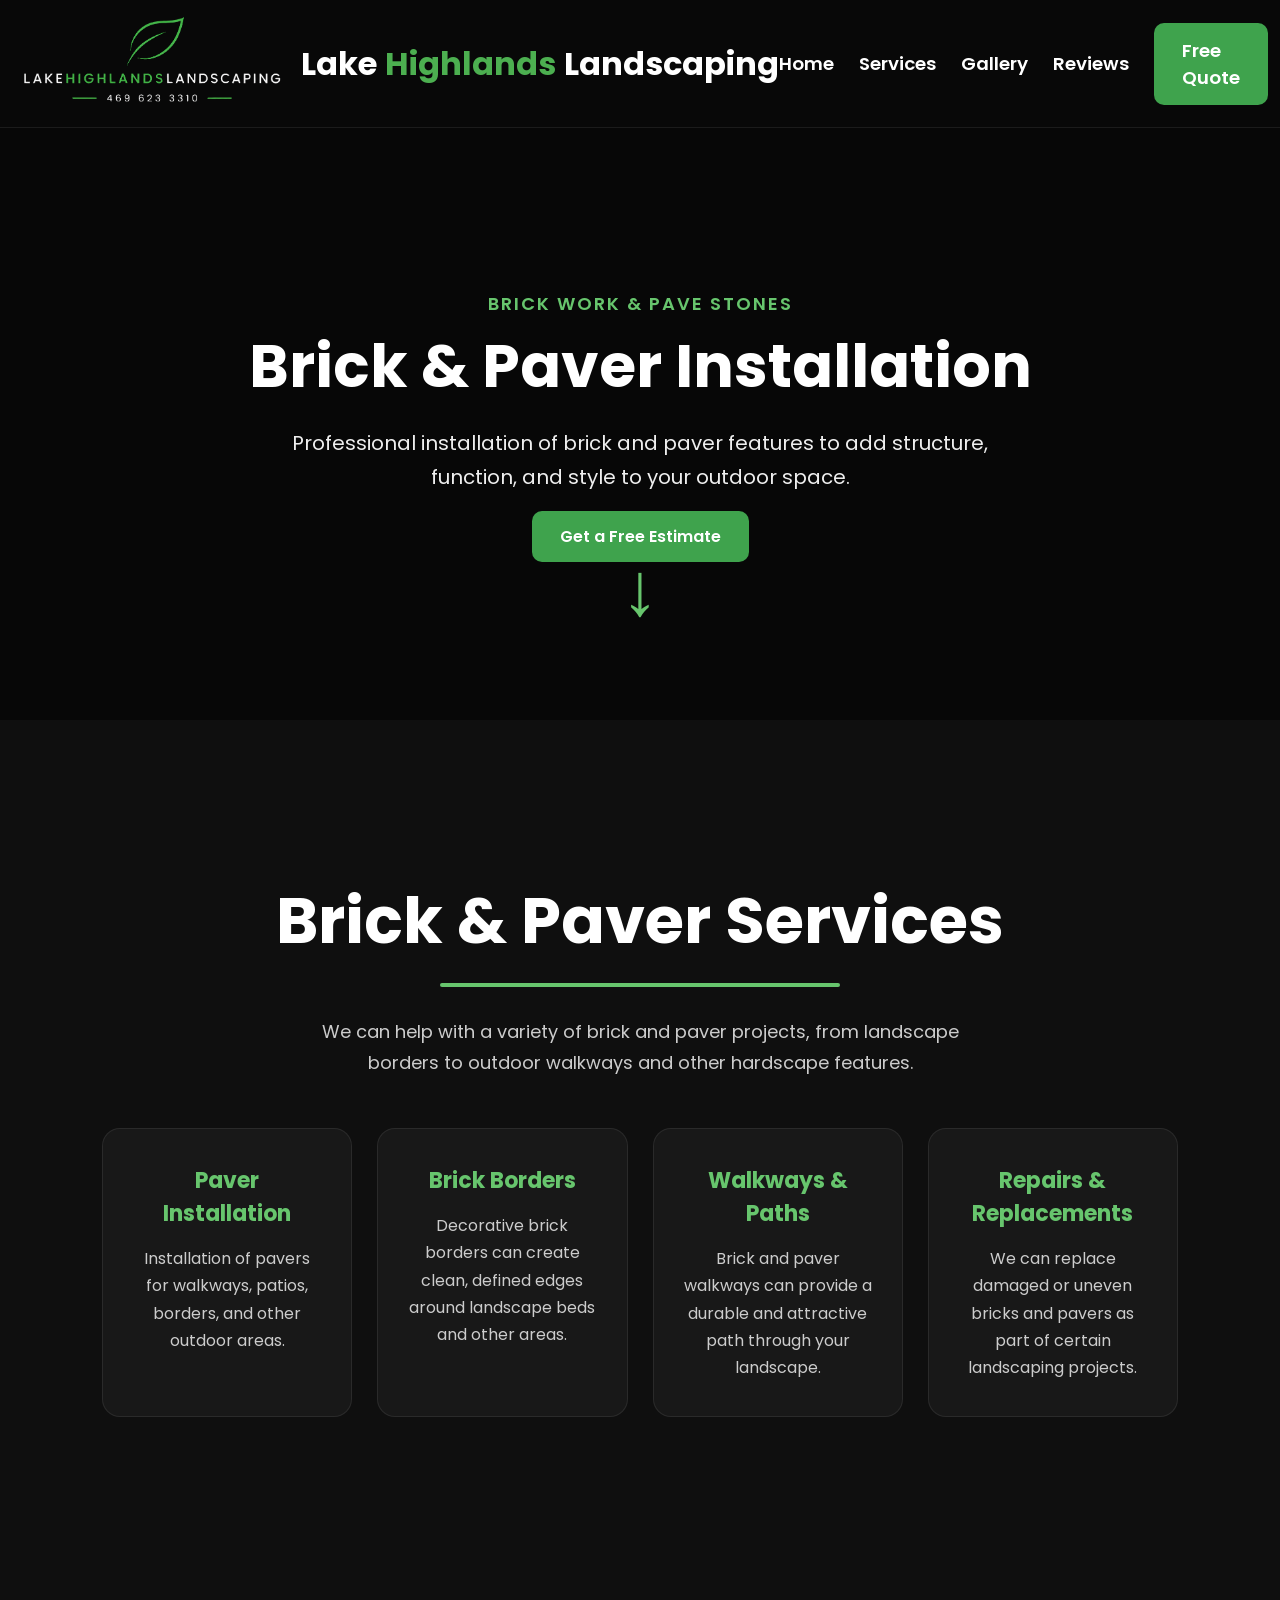
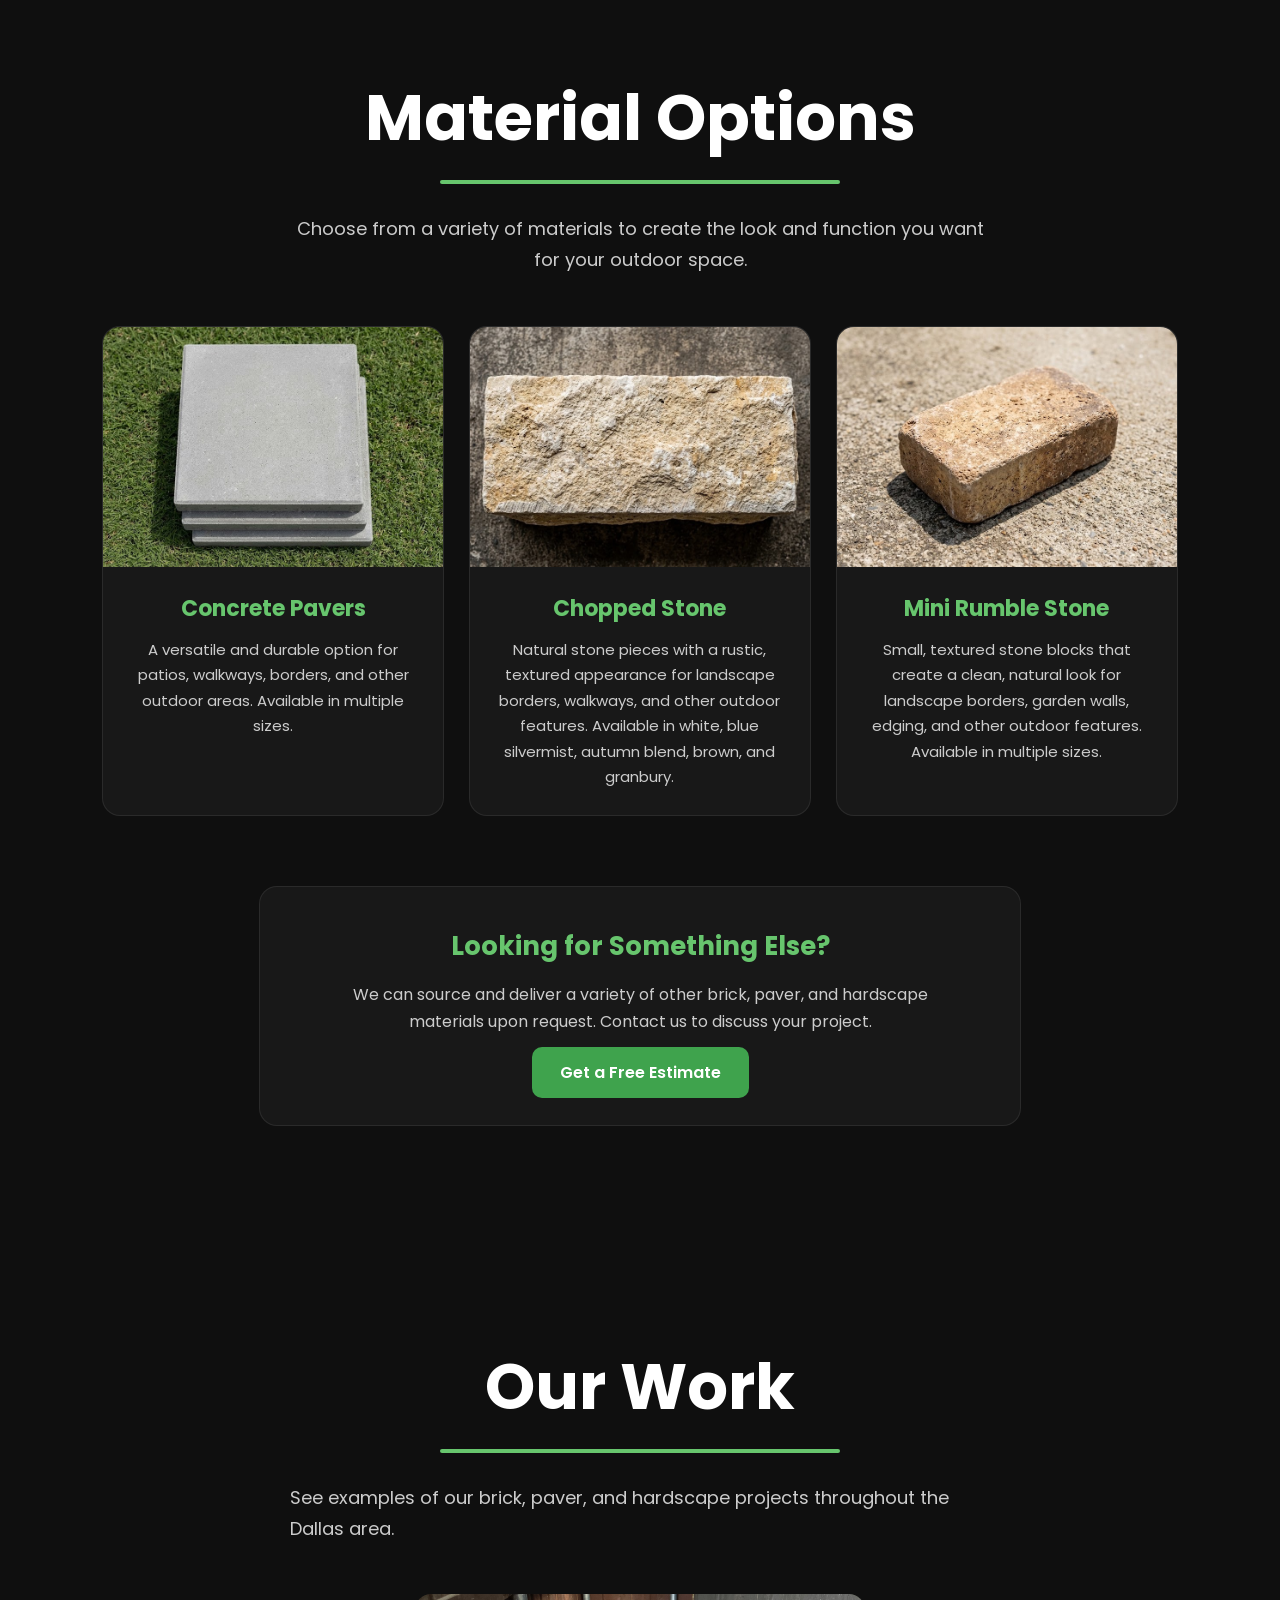
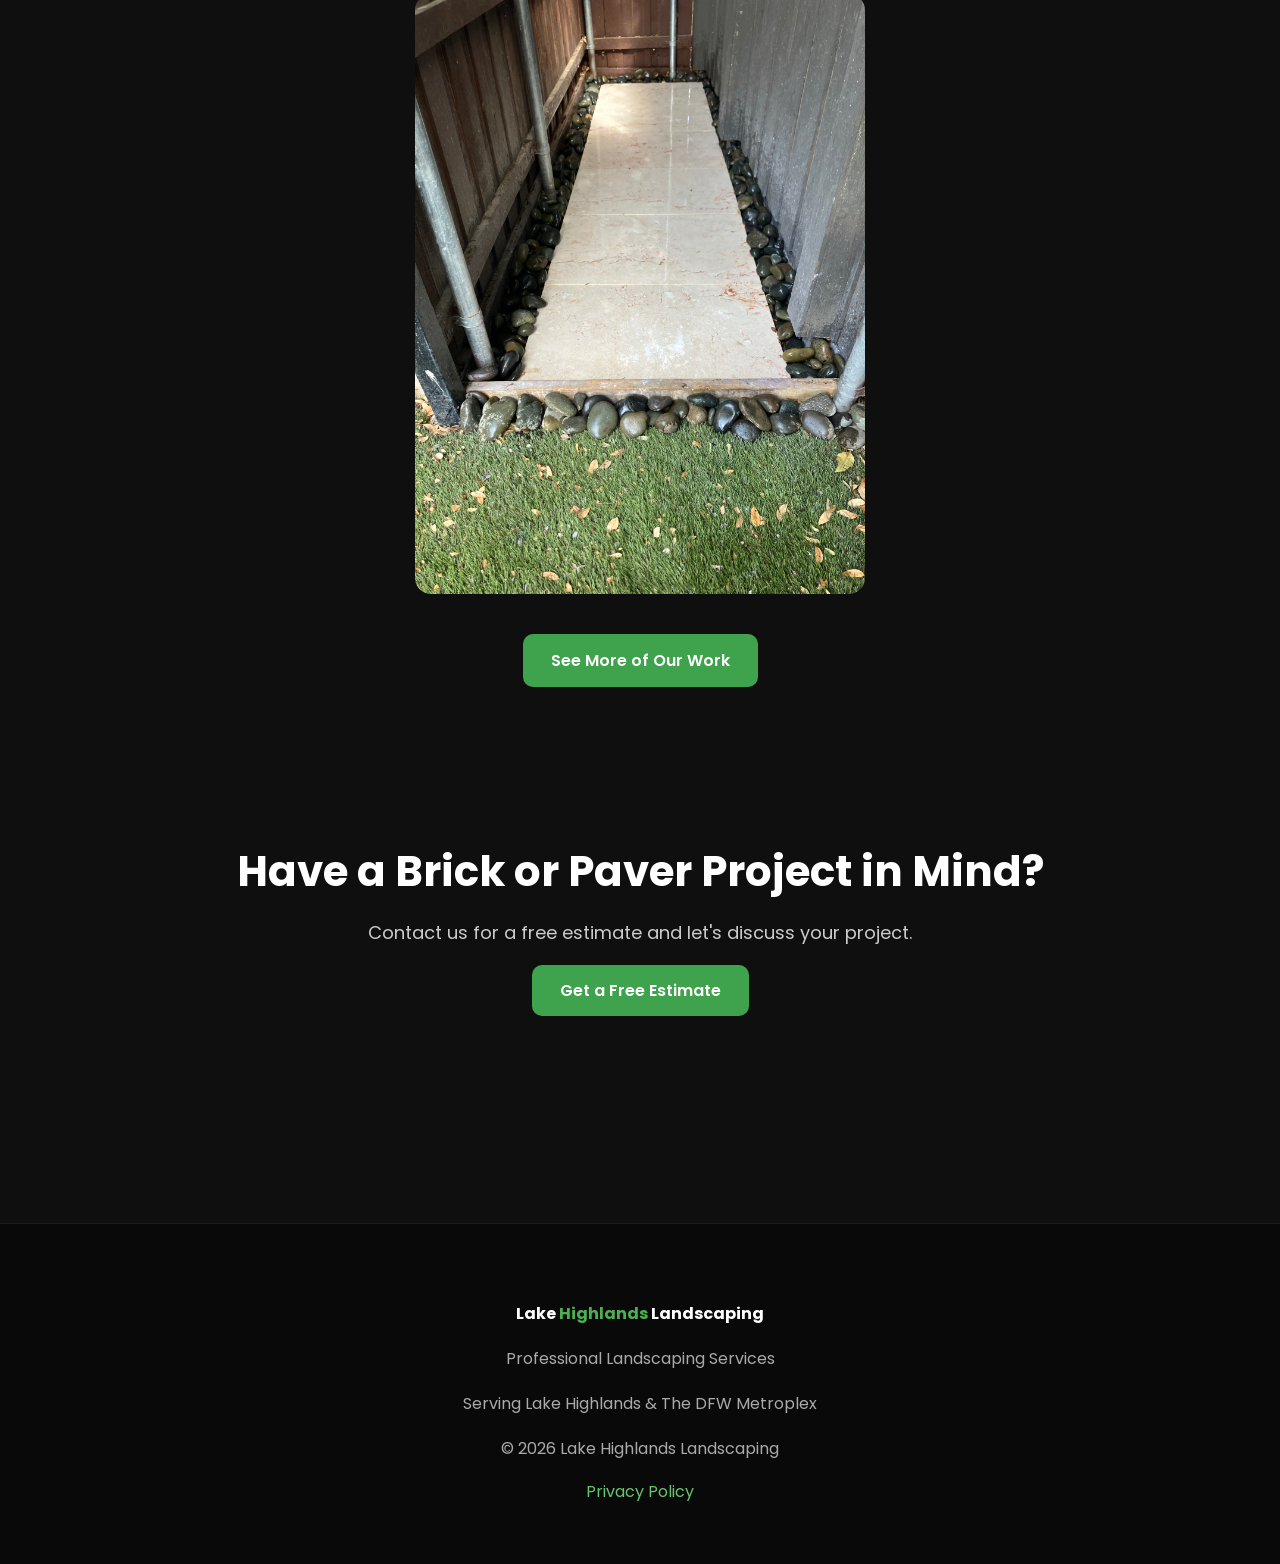
==== brick-pave-stones/index.html @ 3f647d19 "4 pages!" ====
<!DOCTYPE html>
<html lang="en">

<head>

<!-- Google tag (gtag.js) -->
<script async src="https://www.googletagmanager.com/gtag/js?id=G-0TE8C3ZVD0"></script>
<script>
  window.dataLayer = window.dataLayer || [];
  function gtag(){dataLayer.push(arguments);}

  gtag('js', new Date());
  gtag('config', 'G-0TE8C3ZVD0');
</script>

<meta charset="UTF-8">
<meta name="viewport" content="width=device-width, initial-scale=1.0">

<title>Brick Work & Pave Stones in Dallas | Lake Highlands Landscaping</title>

<meta name="description" content="Brick work and paver installation in Lake Highlands and surrounding DFW areas. Walkways, patios, borders, repairs, and other hardscaping services. Free estimates.">

<link rel="preconnect" href="https://fonts.googleapis.com">
<link rel="preconnect" href="https://fonts.gstatic.com" crossorigin>

<link href="https://fonts.googleapis.com/css2?family=Poppins:wght@300;400;500;600;700&display=swap" rel="stylesheet">

<link rel="icon" type="image/jpeg" href="../images/squarelogo.jpg">

<link rel="stylesheet" href="../style.css">

</head>

<body>

<header class="navbar">

    <a href="../index.html" class="logo-link">
        <img src="../images/logo2.png" alt="Lake Highlands Landscaping Logo" class="logo">
    </a>

    <a href="../index.html" class="site-title">
        Lake <span class="highlight">Highlands</span> Landscaping
    </a>

    <button class="menu-toggle">
        ☰
    </button>

    <nav class="nav-menu">

        <a href="../index.html">Home</a>
        <a href="../index.html#services">Services</a>
        <a href="../gallery.html">Gallery</a>
        <a href="../reviews.html">Reviews</a>
        <a href="../index.html#quote" class="quote-btn">Free Quote</a>

    </nav>

</header>


<!-- HERO -->

<section class="brick-hero">

    <div class="brick-hero-overlay"></div>

    <div class="brick-hero-content">

        <p class="brick-label">
            BRICK WORK & PAVE STONES
        </p>

        <h1>
            Brick & Paver Installation
        </h1>

        <p>
            Professional installation of brick and paver features to add structure, function, and style to your outdoor space.
        </p>

        <a href="../index.html#quote" class="main-btn">
            Get a Free Estimate
        </a>

    </div>

    <a href="#brick-services" class="scroll-down">
        ↓
    </a>

</section>


<!-- SERVICES -->

<section id="brick-services" class="brick-services">

    <h2 class="section-title">
        Brick & Paver Services
    </h2>

    <p class="brick-section-intro">
        We can help with a variety of brick and paver projects, from landscape borders to outdoor walkways and other hardscape features.
    </p>


    <div class="brick-services-grid">


        <div class="brick-card">

            <h3>
                Paver Installation
            </h3>

            <p>
                Installation of pavers for walkways, patios, borders, and other outdoor areas.
            </p>

        </div>


        <div class="brick-card">

            <h3>
                Brick Borders
            </h3>

            <p>
                Decorative brick borders can create clean, defined edges around landscape beds and other areas.
            </p>

        </div>


        <div class="brick-card">

            <h3>
                Walkways & Paths
            </h3>

            <p>
                Brick and paver walkways can provide a durable and attractive path through your landscape.
            </p>

        </div>


        <div class="brick-card">

            <h3>
                Repairs & Replacements
            </h3>

            <p>
                We can replace damaged or uneven bricks and pavers as part of certain landscaping projects.
            </p>

        </div>


    </div>

</section>

<!-- MATERIALS -->

<section class="brick-materials">

    <h2 class="section-title">
        Material Options
    </h2>

    <p class="brick-section-intro">
        Choose from a variety of materials to create the look and function you want for your outdoor space.
    </p>


    <div class="brick-material-grid">


        <div class="brick-material-card">

            <img src="../images/greypaver.jpg" alt="Concrete Pavers">

            <div class="brick-material-content">

                <h3>
                    Concrete Pavers
                </h3>

                <p>
                    A versatile and durable option for patios, walkways, borders, and other outdoor areas.
                    Available in multiple sizes.
                </p>

            </div>

        </div>


        <div class="brick-material-card">

            <img src="../images/choppedstone.jpg" alt="Chopped Stone">

            <div class="brick-material-content">

                <h3>
                    Chopped Stone
                </h3>

                <p>
                    Natural stone pieces with a rustic, textured appearance for landscape borders, walkways, and other outdoor features.
                    Available in white, blue silvermist, autumn blend, brown, and granbury. <p>
            </div>

        </div>


        <div class="brick-material-card">

            <img src="../images/minirumblestone.jpg" alt="Natural Rumble Stone">

            <div class="brick-material-content">

                <h3>
                    Mini Rumble Stone
                </h3>

                <p>
                    Small, textured stone blocks that create a clean, natural look for landscape borders, garden walls, edging, and other outdoor features. Available in multiple sizes.                </p>

            </div>

        </div>


    </div>


    <div class="brick-more-materials">

        <h3>
            Looking for Something Else?
        </h3>

        <p>
            We can source and deliver a variety of other brick, paver, and hardscape materials upon request. Contact us to discuss your project.
        </p>

        <a href="../index.html#quote" class="main-btn">
            Get a Free Estimate
        </a>

    </div>

</section>


<!-- OUR WORK -->

<section class="brick-work">

    <h2 class="section-title">
        Our Work
    </h2>

    <p class="brick-section-intro">
        See examples of our brick, paver, and hardscape projects throughout the Dallas area.
    </p>


    <div class="brick-work-grid">

        <img src="../images/mariastoneaf.jpeg" alt="Brick and paver landscaping project">

    </div>


    <a href="../gallery.html" class="main-btn brick-gallery-btn">
        See More of Our Work
    </a>

</section>


<!-- CTA -->

<section class="brick-cta">

    <h2>
        Have a Brick or Paver Project in Mind?
    </h2>

    <p>
        Contact us for a free estimate and let's discuss your project.
    </p>

    <a href="../index.html#quote" class="main-btn">
        Get a Free Estimate
    </a>

</section>


<!-- FOOTER -->

<footer>

<p class="footer-title">
    Lake <span class="highlight">Highlands</span> Landscaping
</p>

<p>
Professional Landscaping Services
</p>

<p>
Serving Lake Highlands & The DFW Metroplex
</p>

<p>
© 2026 Lake Highlands Landscaping
</p>

<a href="../privacy.html">
    Privacy Policy
</a>

</footer>


<script src="../script.js"></script>

</body>

</html>
---- style.css ----
:root{

--brand-green:#67c56d;

}

body{

    margin:0;

    font-family:'Poppins',sans-serif;

    background:#0f0f0f;

    color:white;

    overflow-x:hidden;

}



header{

display:flex;

align-items:center;

justify-content:space-between;

padding:18px 7%;

background:rgba(10,10,10,.75);

backdrop-filter:blur(12px);

border-bottom:1px solid rgba(255,255,255,.08);

position:fixed;

top:0;

left:0;

width:100%;

box-sizing:border-box;

z-index:1000;

}



.logo{

font-size:24px;
font-weight:bold;

}



nav a{

color:white;

text-decoration:none;

margin:0 15px;

font-weight:500;

transition:.3s;

}

nav a:hover{

color:var(--brand-green);

}



nav{

margin-left:auto;

margin-right:30px;

display:flex;

gap:25px;

}

nav{

display:flex;

align-items:center;

gap:25px;

}



.quote-btn,
.main-btn,
form button{

background:#3FA34D;

color:white;

padding:14px 28px;

border-radius:10px;

text-decoration:none;

font-weight:600;

transition:.3s;

border:none;

cursor:pointer;

}

.quote-btn:hover,
.main-btn:hover{

background:#57c466;

transform:translateY(-2px);

}


.hero{

height:90vh;

display:flex;

align-items:center;

justify-content:center;

padding:0 8%;

background:#0f0f0f;

text-align:center;

}


.hero-text h1{

font-size:64px;

line-height:1.15;

font-weight:700;

color:white;

margin-bottom:25px;

}


.hero-text p{

font-size:20px;

line-height:1.7;

color:#ddd;

max-width:750px;

margin:15px auto;

}


.business-tag{

font-size:20px !important;

color:#ddd !important;

font-weight:400;

}


.hero h1{

font-size:72px;

line-height:1.1;

margin-bottom:20px;

max-width:700px;

}



.hero p{

max-width:700px;

margin-left:auto;

margin-right:auto;

}


section{

padding:60px 8%;

}




.cards{

display:flex;
gap:20px;

}




.cards div,
.service-card{

padding:25px;
border-radius:12px;
box-shadow:0 5px 20px #ddd;

}




.service-card{

margin:20px 0;
cursor:pointer;

}




#service-info{

padding:25px;
background:#eee;

}




.gallery{

display:grid;
grid-template-columns:repeat(2,1fr);
gap:20px;

}




.gallery img{

width:100%;
border-radius:12px;

}




form{

display:flex;
flex-direction:column;
gap:15px;

}



input,
textarea,
select{

padding:15px;
font-size:16px;

}




footer{

margin-top:120px;

padding:60px 20px;

background:#090909;

text-align:center;

border-top:1px solid rgba(255,255,255,.08);

}

footer h3{

color:#67c56d;

margin-bottom:10px;

}

footer p{

color:#aaa;

line-height:1.8;

}







@media(max-width:900px){


header{

flex-direction:column;
gap:15px;

}


nav{

display:none;

}



.hero h1{

font-size:35px;

}



.cards{

flex-direction:column;

}



.gallery{

grid-template-columns:1fr;

}





.nav-menu{
    display:none;
}

.nav-menu.show{
    display:flex;
    position:absolute;
    top:75px;
    right:15px;
    flex-direction:column;
    background:#181818;
    padding:20px;
    border-radius:15px;
    gap:15px;
    width:180px;
}


}


.project{

margin-bottom:60px;

}

.project h3{

text-align:center;
margin-bottom:20px;
font-size:28px;

}

.gallery{

display:grid;
grid-template-columns:1fr 1fr;
gap:20px;

}



.gallery-item img {
    width: 100%;
    height: auto;
    display: block;
}



.section-title{

text-align:center;

font-size:64px;

margin-bottom:50px;

}



.accordion{

max-width:900px;

margin:auto;

}



.service{

background:#181818;

border-radius:18px;

margin-bottom:22px;

overflow:hidden;

border:1px solid rgba(255,255,255,.08);

}



.accordion-btn{

width:100%;

padding:28px;

font-size:26px;

background:none;

color:white;

border:none;

text-align:left;

cursor:pointer;

font-weight:600;

}



.accordion-btn:hover{

background:#222;

}



.accordion-content{

max-height:0;

overflow:hidden;

transition:max-height .45s ease;

padding:0 30px;

}

.accordion-content.open{

padding:30px;

}


.accordion-content p{

font-size:18px;

line-height:1.8;

color:#ddd;

}



@keyframes fade{

from{

opacity:0;

transform:translateY(-8px);

}

to{

opacity:1;

transform:translateY(0);

}

}



.gallery-grid{

display:grid;

grid-template-columns:repeat(2,1fr);

gap:25px;

max-width:1000px;

margin:auto;

}



.gallery-grid img {
    width: 100%;
    height: auto;
    border-radius: 12px;
    display: block;
}



.gallery-grid {
    display: grid;
    grid-template-columns: repeat(2, 1fr);
    gap: 20px;
}



.gallery-text{

text-align:center;

color:#ccc;

font-size:18px;

margin-bottom:40px;

}



#gallery-page{

padding-top:140px;

min-height:100vh;

}



.logo{

text-decoration:none;

color:white;

font-size:24px;

font-weight:700;

}



.about-box{

max-width:800px;

margin:auto;

background:#181818;

padding:40px;

border-radius:18px;

border:1px solid rgba(255,255,255,.08);

}


.about-box p{

font-size:18px;

line-height:1.8;

color:#ddd;

margin-bottom:20px;

}



.business-tag{

margin-top:15px;

font-size:18px;

color:#aaa;

}



.scroll{

margin-top:50px;

color:var(--brand-green);

font-weight:500;

animation:float 2s infinite;

}



@keyframes float{

0%{

transform:translateY(0);

}


50%{

transform:translateY(8px);

}


100%{

transform:translateY(0);

}

}



.center-section{

text-align:center;

max-width:900px;

margin:auto;

padding:80px 20px;

}



.quote-btn{

background:#3FA34D;

color:white;

padding:14px 28px;

border-radius:10px;

text-decoration:none;

font-weight:600;

transition:.3s;

}


.quote-btn:hover{

background:#57c466;

transform:translateY(-2px);

}



.quote-sub{

text-align:center;

color:#ccc;

font-size:18px;

margin-bottom:40px;

}



.quote-form{

max-width:600px;

margin:auto;

display:flex;

flex-direction:column;

gap:18px;

}



.quote-form input,
.quote-form select,
.quote-form textarea{

background:#181818;

border:1px solid rgba(255,255,255,.15);

border-radius:10px;

padding:15px;

font-size:16px;

color:white;

font-family:'Poppins',sans-serif;

}



.quote-form textarea{

resize:none;

}



.quote-form button{

align-self:center;

width:200px;

}



#reviews-page{

padding-top:140px;

max-width:900px;

margin:auto;

padding-left:20px;

padding-right:20px;

}

.reviews-intro{

text-align:center;

color:#ccc;

font-size:18px;

margin-bottom:50px;

}

.review-card{

background:#181818;

border:1px solid rgba(255,255,255,.08);

border-radius:18px;

padding:30px;

margin-bottom:30px;

box-shadow:0 10px 25px rgba(0,0,0,.25);

}

.review-card h3{

color:var(--brand-green);

margin-bottom:15px;

}

.review-card p{

line-height:1.8;

color:#ddd;

font-size:18px;

}

.review-card span{

display:block;

margin-top:20px;

color:#999;

font-style:italic;

}



.contact-grid{

display:grid;

grid-template-columns:repeat(auto-fit,minmax(220px,1fr));

gap:30px;

max-width:900px;

margin:auto;

text-align:center;

}


.contact-grid div{

background:#181818;

padding:30px;

border-radius:15px;

border:1px solid rgba(255,255,255,.08);

transition:.3s;

}


.contact-grid div:hover{

transform:translateY(-8px);

box-shadow:0 20px 40px rgba(0,0,0,.35);

}



.contact-grid p{

color:#ddd;

overflow-wrap:break-word;

word-break:break-word;

}


.why-grid{

display:grid;

grid-template-columns:repeat(auto-fit,minmax(220px,1fr));

gap:25px;

max-width:1000px;

margin:auto;

}

.why-card{

background:#181818;

padding:30px;

border-radius:15px;

border:1px solid rgba(255,255,255,.08);

transition:.3s;

}

.why-card:hover{

transform:translateY(-8px);

box-shadow:0 20px 40px rgba(0,0,0,.35);

}

.why-card h3{

color:#67c56d;

}


.contact-grid a{

color:#ddd;

text-decoration:none;

}

.contact-grid a:hover{

color:var(--brand-green);

}



.contact-grid h3{

color:var(--brand-green);

font-size:24px;

margin-bottom:15px;

}



.contact-grid a{

color:#ddd;

text-decoration:none;

transition:.3s;

}

.contact-grid a:hover{

color:var(--brand-green);

}



.section-title::after{

content:"";

display:block;

width:400px;

height:4px;

background:var(--brand-green);

margin:15px auto 0;

border-radius:999px;

}



/* ---------- Scroll Animations ---------- */

.fade-in{

opacity:0;

transform:translateY(40px);

transition:
opacity .8s ease,
transform .8s ease;

}

.fade-in.show{

opacity:1;

transform:translateY(0);

}



@media(max-width:768px){

.hero h1{

font-size:42px;

}

nav{

gap:15px;

}

.gallery-grid{

grid-template-columns:1fr;

}

.why-grid{

grid-template-columns:1fr;

}

.contact-grid{

grid-template-columns:1fr;

}

header{

padding:15px;

}

}



.navbar {
  display: flex;
  align-items: center;
  padding: 10px 20px;
}


.logo {
  height: 100px; /* was 70px */
  width: auto;
}


nav a {
    font-size: 1.15rem;      /* Try 1.2rem or 1.25rem if you want them larger */
    font-weight: 600;
    text-decoration: none;
    margin-left: 32px;
}



.site-title {
    display: flex;
    align-items: center;
    margin: 0;
    text-decoration: none;
    font-size: 2rem;
    font-weight: 700;
    color: #1b4332;
}



.site-title {
    display: flex;
    align-items: center;
    gap: 8px;              /* spacing between words */
    text-decoration: none;
    font-size: 2rem;
    font-weight: 700;
    color: white;
}

.highlight {
    color: #4CAF50; /* Change this to match your logo exactly */
}



.footer-title {
    color: white;
    text-decoration: none;
    font-weight: 700;
}

.footer-title .highlight {
    color: #4CAF50; /* Replace with your logo's exact green */
}


@media (max-width: 900px){

header{
    padding:10px 15px;
}

.logo{
    height:75px; /* Was 60px */
}

.site-title{
    font-size:1.3rem;
    text-align:center;
}

nav{
    display:flex;
    flex-wrap:wrap;
    justify-content:center;
    gap:10px;
    margin:0;
}

nav a{
    font-size:.9rem;
    margin:0;
}

.quote-btn{
    padding:10px 18px;
}

}

@media(max-width:900px){

.section-title{
    font-size:38px;
}

.section-title::after{
    width:120px;
}

}

input,
textarea,
select,
button{
    box-sizing:border-box;
    max-width:100%;
}

@media(max-width:900px){

.gallery img{
    height:220px;
}

}

@media(max-width:900px){

.gallery img{
    height:220px;
}

}


nav a:active{
color:var(--brand-green);
}

nav a.active{
color:var(--brand-green);
}

.menu-toggle{
    display:none;
    background:none;
    border:none;
    color:white;
    font-size:32px;
    cursor:pointer;
}



.nav-menu{
    display:flex;
    align-items:center;
    gap:25px;
}

.nav-menu a{
    margin:0;
}


.hero{
    padding-top:140px;
}

@media(max-width:900px){

.site-title{
    display:none;
}

.logo{
    height:75px; /* Was 55px */
}

header{
    flex-direction:row;
    justify-content:space-between;
    padding:10px 15px;
}

}

.menu-toggle{
    display:none;
    background:none;
    border:none;
    color:white;
    font-size:32px;
    cursor:pointer;
}
  


@media(max-width:900px){

.menu-toggle{
    display:block;
}

}

@media(min-width:901px){

header{
    flex-direction:row;
}

.site-title{
    margin-right:auto;
}

nav{
    display:flex;
    align-items:center;
}

}

@media (min-width:701px){

header{
    display:flex;
    flex-direction:row;
    align-items:center;
    justify-content:space-between;
}

.site-title{
    display:flex;
    margin-left:15px;
}

nav{
    display:flex;
    align-items:center;
    gap:20px;
    margin-left:auto;
}

nav a{
    display:block;
}

.menu-toggle{
    display:none;
}

}


@media(max-width:900px){

    .nav-menu{
        display:none;
        position:absolute;
        top:75px;
        right:15px;
        flex-direction:column;
        background:#181818;
        padding:20px;
        border-radius:15px;
        gap:15px;
        width:180px;
    }


    .nav-menu.show{
        display:flex;
    }

}



@media(max-width:900px){

.contact-grid a{
    white-space:nowrap;
    font-size:14px;
}

}

section{
    scroll-margin-top:120px;
}

.checkbox-group{
    display:flex;
    align-items:flex-start;
    gap:10px;
    margin-top:18px;
    margin-bottom:20px;
    font-size:.95rem;
}

.checkbox-group input{
    margin-top:4px;
}

.checkbox-group a{
    color:#67c56d;
    text-decoration:none;
    font-weight:600;
}

.checkbox-group a:hover{
    text-decoration:underline;
}


footer a{
    color:#67c56d;
    text-decoration:none;
}

footer a:hover{
    color:#67c56d;
    text-decoration:underline;
}

.back-home{
    display:inline-block;
    margin-top:35px;
    padding:12px 24px;
    background:#67c56d;
    color:white !important;
    border-radius:8px;
    text-decoration:none;
    font-weight:600;
}

.back-home:hover{
    color:white !important;
    text-decoration:none;
}

@media(max-width:700px){
    .container{
        margin:120px 20px 40px;
        padding:25px;
    }
}

.privacy-page{
    padding-top:120px;
}

@media(max-width:900px){
    .privacy-page{
        padding-top:180px;
    }
}


.custom-select {
    position: relative;
    width: 100%;
}

.select-box {
    background: #181818;
    border: 1px solid rgba(255,255,255,.15);
    border-radius: 10px;
    padding: 15px;
    color: white;
    font-family: 'Poppins', sans-serif;
    font-size: 16px;
    cursor: pointer;
    display: flex;
    justify-content: space-between;
    align-items: center;
    box-sizing: border-box;
}

.select-options {
    display: none;
    position: absolute;
    left: 0;
    top: calc(100% + 5px);
    width: 100%;
    background: #181818;
    border: 1px solid rgba(255,255,255,.15);
    border-radius: 10px;
    max-height: 300px;
    overflow-y: auto;
    z-index: 1000;
    box-sizing: border-box;
}

.custom-select.open .select-options {
    display: block;
}

.select-options label {
    display: block;
    padding: 12px 15px;
    color: white;
    cursor: pointer;
}

.select-options label:hover {
    background: #222;
}

.select-options input {
    margin-right: 10px;
}

@media (max-width: 900px) {
    .main-btn {
        position: relative;
        z-index: 10;
        pointer-events: auto;
    }
}

    .main-btn {
        position: relative;
        z-index: 10;
    }

 @media (max-width: 900px) {
    .hero {
        height: auto;
        min-height: 90vh;
        padding: 100px 8% 80px;
        box-sizing: border-box;
        align-items: flex-start;
    }
}


.reviews {
    width: 100%;
    box-sizing: border-box;
    text-align: center;
    margin: 0 auto 40px;
    padding: 0 20px;
}

.reviews h1 {
    text-align: center;
    margin: 0 auto;
}

.google-reviews-btn {
    display: inline-block;
    margin-top: 20px;
    color: #67c56d;
    text-decoration: none;
    font-weight: 600;
}

.google-reviews-btn:hover {
    color: #67c56d;
    text-decoration: underline;
}

.accordion-btn{
    display:block;
    text-decoration:none;
    box-sizing:border-box;
}




/* ---------- Lawn Care Hero ---------- */

.lawncare-hero {
    position: relative;
    min-height: 100vh;

    display: flex;
    align-items: center;
    justify-content: center;

    background-image: url("images/yardafwide.jpeg");
    background-size: cover;
    background-position: center;
    background-repeat: no-repeat;

    text-align: center;

    margin: 0;
    padding: 180px 8% 80px;

    box-sizing: border-box;
}


.lawncare-hero-overlay {
    position: absolute;
    inset: 0;

    background: rgba(0,0,0,.55);

    z-index: 1;
}


.lawncare-hero-content {
    position: relative;
    z-index: 2;

    max-width: 850px;
}


.lawncare-label {
    color: #67c56d;

    font-size: 18px;
    font-weight: 600;

    letter-spacing: 2px;

    margin-bottom: 15px;
}


.lawncare-hero h1 {
    font-size: 64px;
    line-height: 1.15;

    margin: 0 0 25px;

    color: white;
}


.lawncare-hero p:not(.lawncare-label) {
    color: #eee;

    font-size: 20px;
    line-height: 1.7;

    max-width: 700px;

    margin: 0 auto 30px;
}


/* ---------- Mobile ---------- */

@media(max-width:900px) {

    .lawncare-hero {
        min-height: 80vh;

        padding: 120px 25px 80px;

        background-position: center;
    }

    .lawncare-hero h1 {
        font-size: 42px;
    }

    .lawncare-hero p:not(.lawncare-label) {
        font-size: 17px;
    }

}

/* ---------- Lawn Care Included Section ---------- */

.lawncare-included{

    padding:100px 8%;

    text-align:center;

    background:#0f0f0f;

}


.lawncare-section-intro{

    max-width:700px;

    margin:-20px auto 50px;

    color:#ccc;

    font-size:18px;

    line-height:1.7;

}


.lawncare-services{

    max-width:1100px;

    margin:auto;

    display:grid;

    grid-template-columns:repeat(4,1fr);

    gap:25px;

}


.lawncare-card{

    background:#181818;

    border:1px solid rgba(255,255,255,.08);

    border-radius:18px;

    padding:35px 25px;

    transition:.3s;

}


.lawncare-card:hover{

    transform:translateY(-8px);

    box-shadow:0 20px 40px rgba(0,0,0,.35);

}


.lawncare-card-icon{

    font-size:40px;

    margin-bottom:15px;

}


.lawncare-card h3{

    color:#67c56d;

    font-size:22px;

    margin:10px 0 15px;

}


.lawncare-card p{

    color:#ccc;

    font-size:16px;

    line-height:1.7;

    margin:0;

}


/* ---------- Mobile ---------- */

@media(max-width:900px){

    .lawncare-services{

        grid-template-columns:1fr;

        max-width:500px;

    }

    .lawncare-included{

        padding:80px 20px;

    }

}

.lawncare-price{
    color:#67c56d;
    font-size:18px;
    font-weight:500;
    margin:-10px 0 25px;
}

.lawncare-price strong{
    font-weight:700;
}

.scroll-down {
    position:absolute;
    left:50%;
    bottom:75px;

    transform:translateX(-50%);

    color:#67c56d;
    font-size:75px;
    text-decoration:none;

    z-index:10;

    animation:bounce 1.8s infinite;
}

@keyframes bounce {

    0%, 20%, 50%, 80%, 100% {
        transform:translateX(-50%) translateY(0);
    }

    40% {
        transform:translateX(-50%) translateY(-10px);
    }

    60% {
        transform:translateX(-50%) translateY(-5px);
    }

}

html {
    scroll-behavior: smooth;
}

/* ---------- Lawn Care Work ---------- */

.lawncare-work-grid {
    max-width:900px;
    margin:0 auto 40px;

    display:grid;
    grid-template-columns:repeat(2, 1fr);
    gap:30px;
    justify-content:center;
}

.lawncare-work-grid img {
    width:100%;
    height:350px;

    object-fit:cover;

    border-radius:16px;

    display:block;
}


@media(max-width:900px) {

    .lawncare-work {
        padding:80px 20px;
    }

    .lawncare-work-grid {
        grid-template-columns:1fr;
        max-width:500px;
    }

    .lawncare-work-grid img {
        height:auto;
    }

}

.lawncare-work {
    padding:100px 8%;
    text-align:center;
    background:#111;
}

/* ---------- Lawn Care Service Areas ---------- */

.lawncare-areas {
    padding:100px 8%;
    text-align:center;
    background:#0f0f0f;
}

.lawncare-area-list {
    max-width:900px;
    margin:40px auto 0;

    display:flex;
    flex-wrap:wrap;
    justify-content:center;
    gap:15px;
}

.lawncare-area-list span {
    background:#181818;
    border:1px solid rgba(103,197,109,.3);
    border-radius:999px;
    padding:12px 22px;
    color:#67c56d;
    font-size:16px;
}

/* ---------- Lawn Care FAQ ---------- */

.lawncare-faq {
    padding:100px 8%;
    background:#111;
}

.faq-list {
    max-width:900px;
    margin:auto;
}

.faq-item {
    background:#181818;

    border:1px solid rgba(255,255,255,.08);

    border-radius:14px;

    margin-bottom:15px;

    overflow:hidden;
}

.faq-question {
    width:100%;

    padding:24px 25px;

    background:none;
    border:none;

    color:white;

    font-family:'Poppins',sans-serif;

    font-size:18px;
    font-weight:600;

    text-align:left;

    cursor:pointer;

    display:flex;
    justify-content:space-between;
    align-items:center;
}

.faq-question span {
    color:#67c56d;
    font-size:28px;
    font-weight:400;

    transition:.3s;
}

.faq-answer {
    max-height:0;

    overflow:hidden;

    transition:max-height .4s ease;
}

.faq-answer p {
    padding:0 25px 25px;

    margin:0;

    color:#ccc;

    font-size:16px;
    line-height:1.7;
}

.faq-item:hover {
    transform: translateY(-4px);
    border-color: rgba(103,197,109,.25);
    box-shadow: 0 10px 25px rgba(0,0,0,.25);
}

@media (max-width:900px) {

    .scroll-down {
        bottom:15px;
        font-size:52px;
    }

}

@media(max-width:900px){

    .lawncare-hero .scroll-down {
        bottom:10px;
    }

}

/* ---------- Mulch, Gravel & Rock Hero ---------- */

.material-hero {
    position: relative;
    min-height: 100vh;

    display: flex;
    align-items: center;
    justify-content: center;

    background-image: url("images/mulch-gravel-rock-hero.jpg");
    background-size: cover;
    background-position: center;
    background-repeat: no-repeat;

    text-align: center;

    margin: 0;
    padding: 180px 8% 80px;

    box-sizing: border-box;
}


.material-hero-overlay {
    position: absolute;
    inset: 0;

    background: rgba(0,0,0,.55);

    z-index: 1;
}


.material-hero-content {
    position: relative;
    z-index: 2;

    max-width: 900px;
}


.material-label {
    color: #67c56d;

    font-size: 18px;
    font-weight: 600;

    letter-spacing: 2px;

    margin-bottom: 15px;
}


.material-hero h1 {
    font-size: 64px;
    line-height: 1.15;

    margin: 0 0 25px;

    color: white;
}


.material-hero p:not(.material-label) {
    color: #eee;

    font-size: 20px;
    line-height: 1.7;

    max-width: 750px;

    margin: 0 auto 30px;
}


/* ---------- Material Hero Mobile ---------- */

@media(max-width:900px) {

    .material-hero {
        min-height: 80vh;

        padding: 120px 25px 80px;

        background-position: center;
    }

    .material-hero h1 {
        font-size: 42px;
    }

    .material-hero p:not(.material-label) {
        font-size: 17px;
    }

}


/* ---------- Material Installation ---------- */

.material-installation {

    padding:100px 8%;

    text-align:center;

    background:#0f0f0f;

}


.material-section-intro {

    max-width:700px;

    margin:-20px auto 50px;

    color:#ccc;

    font-size:18px;

    line-height:1.7;

}


.material-installation-grid {

    max-width:1100px;

    margin:auto;

    display:grid;

    grid-template-columns:repeat(4,1fr);

    gap:25px;

}


.material-installation-card {

    background:#181818;

    border:1px solid rgba(255,255,255,.08);

    border-radius:18px;

    padding:35px 25px;

    transition:.3s;

}


.material-installation-card:hover {

    transform:translateY(-8px);

    box-shadow:0 20px 40px rgba(0,0,0,.35);

}


.material-card-icon {

    font-size:40px;

    margin-bottom:15px;

}


.material-installation-card h3 {

    color:#67c56d;

    font-size:22px;

    margin:10px 0 15px;

}


.material-installation-card p {

    color:#ccc;

    font-size:16px;

    line-height:1.7;

    margin:0;

}


/* ---------- Material Installation Mobile ---------- */

@media(max-width:900px) {

    .material-installation {

        padding:80px 20px;

    }

    .material-installation-grid {

        grid-template-columns:1fr;

        max-width:500px;

    }

}


/* ---------- Material Options ---------- */

.material-options {

    padding:100px 8%;

    background:#111;

}


.material-category {

    max-width:1100px;

    margin:0 auto 90px;

}


.material-category:last-child {

    margin-bottom:0;

}


.material-category-title {

    color:white;

    text-align:center;

    font-size:34px;

    margin:0 0 10px;

}


.material-category-intro {

    max-width:700px;

    margin:0 auto 40px;

    color:#ccc;

    font-size:17px;

    line-height:1.7;

    text-align:center;

}


.material-grid {

    display:grid;

    grid-template-columns:repeat(3,1fr);

    gap:25px;

}


.material-card {

    background:#181818;

    border:1px solid rgba(255,255,255,.08);

    border-radius:18px;

    overflow:hidden;

    transition:.3s;

}


.material-card:hover {

    transform:translateY(-7px);

    border-color:rgba(103,197,109,.25);

    box-shadow:0 15px 35px rgba(0,0,0,.3);

}


.material-card img {

    width:100%;

    height:240px;

    object-fit:cover;

    display:block;

}


.material-card-content {

    padding:25px;

}


.material-card h4 {

    color:#67c56d;

    font-size:21px;

    margin:0 0 10px;

}


.material-card p {

    color:#ccc;

    font-size:15px;

    line-height:1.7;

    margin:0;

}


/* ---------- Material Options Mobile ---------- */

@media(max-width:900px) {

    .material-options {

        padding:80px 20px;

    }

    .material-grid {

        grid-template-columns:1fr;

        max-width:500px;

        margin:auto;

    }

    .material-category {

        margin-bottom:70px;

    }

    .material-category-title {

        font-size:30px;

    }

    .material-card img {

        height:auto;

        max-height:300px;

    }

}


/* ---------- Material Work ---------- */

.material-work-grid {
    max-width:1100px;
    margin:0 auto 40px;

    display:grid;
    grid-template-columns:repeat(3, 1fr);

    gap:20px;
}


.material-work-grid img {
    width:100%;
    height:350px;

    object-fit:cover;

    border-radius:16px;

    display:block;
}


/* ---------- Material Work Mobile ---------- */

@media(max-width:900px) {

    .material-work {
        padding:80px 20px;
    }

    .material-work-grid {
        grid-template-columns:1fr;
        max-width:500px;
        gap:20px;
    }

    .material-work-grid img {
        height:auto;
    }

}

/* ---------- Material CTA ---------- */

.material-cta {

    padding:100px 8%;

    text-align:center;

    background:#111;

}


.material-cta h2 {

    color:white;

    font-size:42px;

    line-height:1.2;

    margin:0 0 20px;

}


.material-cta p {

    color:#ccc;

    font-size:18px;

    line-height:1.7;

    max-width:650px;

    margin:0 auto 30px;

}


/* ---------- Material CTA Mobile ---------- */

@media(max-width:900px) {

    .material-cta {

        padding:80px 20px;

    }

    .material-cta h2 {

        font-size:32px;

    }

}

.material-disclaimer {
    max-width: 700px;
    margin: -30px auto 55px;

    color: #ccc;

    font-size: 14px;
    line-height: 1.6;

    text-align: center;
}

.material-gallery-btn {
    display: block;
    width: fit-content;
    margin: 5px auto 0 !important;
}

 /* ---------- Sod Hero ---------- */

.sod-hero {
    position: relative;
    min-height: 100vh;

    display: flex;
    align-items: center;
    justify-content: center;

    background-image: url("images/sod-hero.jpg");
    background-size: cover;
    background-position: center;
    background-repeat: no-repeat;

    text-align: center;

    margin: 0;
    padding: 180px 8% 80px;

    box-sizing: border-box;
}


.sod-hero-overlay {
    position: absolute;
    inset: 0;

    background: rgba(0,0,0,.55);

    z-index: 1;
}


.sod-hero-content {
    position: relative;
    z-index: 2;

    max-width: 900px;
}


.sod-label {
    color: #67c56d;

    font-size: 18px;
    font-weight: 600;

    letter-spacing: 2px;

    margin-bottom: 15px;
}


.sod-hero h1 {
    font-size: 64px;
    line-height: 1.15;

    margin: 0 0 25px;

    color: white;
}


.sod-hero p:not(.sod-label) {
    color: #eee;

    font-size: 20px;
    line-height: 1.7;

    max-width: 750px;

    margin: 0 auto 30px;
}


/* ---------- Sod Hero Mobile ---------- */

@media(max-width:900px) {

    .sod-hero {
        min-height: 80vh;

        padding: 120px 25px 80px;

        background-position: center;
    }

    .sod-hero h1 {
        font-size: 42px;
    }

    .sod-hero p:not(.sod-label) {
        font-size: 17px;
    }

}


/* ---------- Sod Installation ---------- */

.sod-installation {

    padding:100px 8%;

    text-align:center;

    background:#0f0f0f;

}


.sod-section-intro {

    max-width:700px;

    margin:-20px auto 50px;

    color:#ccc;

    font-size:18px;

    line-height:1.7;

}


.sod-installation-grid {

    max-width:1100px;

    margin:auto;

    display:grid;

    grid-template-columns:repeat(4,1fr);

    gap:25px;

}


.sod-installation-card {

    background:#181818;

    border:1px solid rgba(255,255,255,.08);

    border-radius:18px;

    padding:35px 25px;

    transition:.3s;

}


.sod-installation-card:hover {

    transform:translateY(-8px);

    box-shadow:0 20px 40px rgba(0,0,0,.35);

}


.sod-card-icon {

    font-size:40px;

    margin-bottom:15px;

}


.sod-installation-card h3 {

    color:#67c56d;

    font-size:22px;

    margin:10px 0 15px;

}


.sod-installation-card p {

    color:#ccc;

    font-size:16px;

    line-height:1.7;

    margin:0;

}


/* ---------- Sod Installation Mobile ---------- */

@media(max-width:900px) {

    .sod-installation {

        padding:80px 20px;

    }

    .sod-installation-grid {

        grid-template-columns:1fr;

        max-width:500px;

    }

}


/* ---------- Sod Options ---------- */

.sod-options {

    padding:100px 8%;

    background:#111;

}


.sod-disclaimer {

    max-width:700px;

    margin:-30px auto 70px;

    color:#888;

    font-size:14px;

    line-height:1.6;

    text-align:center;

}


.sod-category {

    max-width:1100px;

    margin:0 auto 70px;

    display:grid;

    grid-template-columns:1fr 1fr;

    gap:50px;

    align-items:center;

}


.sod-category:last-child {

    margin-bottom:0;

}


.sod-category-image img {

    width:100%;

    height:350px;

    object-fit:cover;

    border-radius:18px;

    display:block;

}


.sod-category-content {

    padding:10px 0;

}


.sod-category-content h3 {

    color:#67c56d;

    font-size:32px;

    margin:0 0 20px;

}


.sod-category-content p {

    color:#ccc;

    font-size:17px;

    line-height:1.8;

    margin:0 0 18px;

}


.sod-category-content p:last-child {

    margin-bottom:0;

}


/* Alternate image/text layout */

.sod-category-reverse .sod-category-image {

    order:2;
}


.sod-category-reverse .sod-category-content {

    order:1;
}


/* ---------- Sod Options Mobile ---------- */

@media(max-width:900px) {

    .sod-options {

        padding:80px 20px;

    }

    .sod-category {

        grid-template-columns:1fr;

        gap:25px;

        max-width:500px;

        margin-bottom:60px;

    }

    .sod-category-reverse .sod-category-image {

        order:1;

    }

    .sod-category-reverse .sod-category-content {

        order:2;

    }

    .sod-category-image img {

        height:auto;

        max-height:350px;

    }

    .sod-category-content h3 {

        font-size:28px;

    }

}


.sod-work-grid {
    max-width:900px;
    margin:0 auto 40px;

    display:grid;
    grid-template-columns:repeat(2, 1fr);

    gap:30px;
}

.sod-work-grid img {
    width:100%;
    height:350px;

    object-fit:cover;

    border-radius:16px;

    display:block;
}


/* ---------- Sod Work Mobile ---------- */

@media(max-width:900px) {

    .sod-work {
        padding:80px 20px;
    }

    .sod-work-grid {
        grid-template-columns:1fr;
        max-width:500px;
    }

    .sod-work-grid img {
        height:auto;
    }

}


/* ---------- Sod CTA ---------- */

.sod-cta {

    padding:100px 8%;

    text-align:center;

    background:#111;

}


.sod-cta h2 {

    color:white;

    font-size:42px;

    line-height:1.2;

    margin:0 0 20px;

}


.sod-cta p {

    color:#ccc;

    font-size:18px;

    line-height:1.7;

    max-width:650px;

    margin:0 auto 30px;

}


/* ---------- Sod CTA Mobile ---------- */

@media(max-width:900px) {

    .sod-cta {

        padding:80px 20px;

    }

    .sod-cta h2 {

        font-size:32px;

    }

}

.sod-gallery-btn {
    display: block;
    width: fit-content;
    margin: 5px auto 0 !important;
}

.material-more {
    max-width:700px;
    margin:80px auto 0;

    padding:40px 30px;

    text-align:center;

    background:#181818;

    border:1px solid rgba(255,255,255,.08);

    border-radius:18px;
}


.material-more h3 {
    color:#67c56d;

    font-size:26px;

    margin:0 0 15px;
}


.material-more p {
    color:#ccc;

    font-size:16px;

    line-height:1.7;

    margin:0 auto 25px;

    max-width:600px;
}


@media(max-width:900px) {

    .material-more {
        margin-top:60px;

        padding:35px 20px;
    }

    .material-more h3 {
        font-size:23px;
    }

}

/* ---------- Brick & Paver Hero ---------- */

.brick-hero {
    position: relative;
    min-height: 80vh;

    display: flex;
    align-items: center;
    justify-content: center;

    background-image: url("images/brick-paver-hero.jpg");
    background-size: cover;
    background-position: center;
    background-repeat: no-repeat;

    text-align: center;

    margin: 0;
    padding: 180px 8% 80px;

    box-sizing: border-box;
}


.brick-hero-overlay {
    position: absolute;
    inset: 0;

    background: rgba(0,0,0,.55);

    z-index: 1;
}


.brick-hero-content {
    position: relative;
    z-index: 2;

    max-width: 850px;
}


.brick-label {
    color: #67c56d;

    font-size: 18px;
    font-weight: 600;

    letter-spacing: 2px;

    margin-bottom: 15px;
}


.brick-hero h1 {
    font-size: 60px;
    line-height: 1.15;

    margin: 0 0 25px;

    color: white;
}


.brick-hero p:not(.brick-label) {
    color: #eee;

    font-size: 20px;
    line-height: 1.7;

    max-width: 700px;

    margin: 0 auto 30px;
}


/* ---------- Brick Services ---------- */

.brick-services-grid {
    max-width:1100px;
    margin:auto;

    display:grid;
    grid-template-columns:repeat(4, 1fr);

    gap:25px;
}


/* ---------- Mobile ---------- */

@media(max-width:900px) {

    .brick-services-grid {
        grid-template-columns:1fr;
        max-width:500px;
    }

}

.brick-services {
    padding: 100px 8%;

    text-align: center;

    background: #0f0f0f;
}


.brick-section-intro {
    max-width: 700px;

    margin: -20px auto 50px;

    color: #ccc;

    font-size: 18px;
    line-height: 1.7;
}


.brick-card {
    background: #181818;

    border: 1px solid rgba(255,255,255,.08);

    border-radius: 18px;

    padding: 35px 30px;

    transition: .3s;
}


.brick-card:hover {
    transform: translateY(-7px);

    box-shadow: 0 20px 40px rgba(0,0,0,.35);
}


.brick-card h3 {
    color: #67c56d;

    font-size: 22px;

    margin: 0 0 15px;
}


.brick-card p {
    color: #ccc;

    font-size: 16px;

    line-height: 1.7;

    margin: 0;
}


/* ---------- Brick Work ---------- */

.brick-work-grid {
    width:100%;
    max-width:600px;
    margin:0 auto 40px;

    display:flex;
    justify-content:center;
}

.brick-work-grid img {
    width:100%;
    max-width:450px;
    height:auto;

    border-radius:16px;

    display:block;
}

/* ---------- Mobile ---------- */

@media(max-width:900px) {

    .brick-work {
        padding:80px 20px;
    }

    .brick-work-grid {
        grid-template-columns:1fr;
        max-width:500px;
        gap:20px;
    }

}

/* ---------- Brick CTA ---------- */

.brick-cta {
    padding: 100px 8%;

    text-align: center;

    background: #0f0f0f;
}


.brick-cta h2 {
    color: white;

    font-size: 42px;

    line-height: 1.2;

    margin: 0 0 20px;
}


.brick-cta p {
    color: #ccc;

    font-size: 18px;

    line-height: 1.7;

    max-width: 650px;

    margin: 0 auto 30px;
}


/* ---------- Mobile ---------- */

@media(max-width:900px) {

    .brick-hero {
        min-height: 80vh;

        padding: 120px 25px 80px;
    }


    .brick-hero h1 {
        font-size: 42px;
    }


    .brick-hero p:not(.brick-label) {
        font-size: 17px;
    }


    .brick-work {
        padding: 80px 20px;
    }


  .brick-work-grid {
    max-width:600px;
    margin:0 auto 40px;
}

.brick-work-grid img {
    width:100%;
    height:auto;

    border-radius:16px;

    display:block;
}

    .brick-cta {
        padding: 80px 20px;
    }


    .brick-cta h2 {
        font-size: 32px;
    }

}

.brick-gallery-btn {
    display: block;
    width: fit-content;
    margin: 5px auto 0 !important;
}

 /* ---------- Brick Materials ---------- */

.brick-materials {
    padding:100px 8%;

    text-align:center;

    background:#0f0f0f;
}


.brick-material-grid {
    max-width:1100px;

    margin:0 auto;

    display:grid;

    grid-template-columns:repeat(3, 1fr);

    gap:25px;
}


.brick-material-card {
    background:#181818;

    border:1px solid rgba(255,255,255,.08);

    border-radius:18px;

    overflow:hidden;

    transition:.3s;
}


.brick-material-card:hover {
    transform:translateY(-7px);

    border-color:rgba(103,197,109,.25);

    box-shadow:0 15px 35px rgba(0,0,0,.3);
}


.brick-material-card img {
    width:100%;

    height:240px;

    object-fit:cover;

    display:block;
}


.brick-material-content {
    padding:25px;
}


.brick-material-content h3 {
    color:#67c56d;

    font-size:22px;

    margin:0 0 12px;
}


.brick-material-content p {
    color:#ccc;

    font-size:15px;

    line-height:1.7;

    margin:0;
}


/* ---------- More Materials ---------- */

.brick-more-materials {
    max-width:700px;

    margin:70px auto 0;

    padding:40px 30px;

    background:#181818;

    border:1px solid rgba(255,255,255,.08);

    border-radius:18px;

    text-align:center;
}


.brick-more-materials h3 {
    color:#67c56d;

    font-size:26px;

    margin:0 0 15px;
}


.brick-more-materials p {
    color:#ccc;

    font-size:16px;

    line-height:1.7;

    max-width:600px;

    margin:0 auto 25px;
}


/* ---------- Brick Materials Mobile ---------- */

@media(max-width:900px) {

    .brick-materials {
        padding:80px 20px;
    }

    .brick-material-grid {
        grid-template-columns:1fr;

        max-width:500px;
    }

    .brick-material-card img {
        height:auto;

        max-height:300px;
    }

    .brick-more-materials {
        margin-top:60px;

        padding:35px 20px;
    }

    .brick-more-materials h3 {
        font-size:23px;
    }

}

/* ---------- Flower Bed Hero ---------- */

.flower-hero {
    position: relative;
    min-height: 80vh;

    display: flex;
    align-items: center;
    justify-content: center;

    background-image: url("images/hero1.jpeg");
    background-size: cover;
    background-position: center;
    background-repeat: no-repeat;

    text-align: center;

    margin: 0;
    padding: 180px 8% 80px;

    box-sizing: border-box;
}

.flower-hero-overlay {
    position: absolute;
    inset: 0;

    background: rgba(0,0,0,.55);

    z-index: 1;
}

.flower-hero-content {
    position: relative;
    z-index: 2;

    max-width: 850px;
}

.flower-label {
    color: #67c56d;

    font-size: 18px;
    font-weight: 600;

    letter-spacing: 2px;

    margin-bottom: 15px;
}

.flower-hero h1 {
    font-size: 60px;
    line-height: 1.15;

    margin: 0 0 25px;

    color: white;
}

.flower-hero p:not(.flower-label) {
    color: #eee;

    font-size: 20px;
    line-height: 1.7;

    max-width: 700px;

    margin: 0 auto 30px;
}


/* ---------- Flower Services ---------- */

.flower-services {
    padding: 100px 8%;

    text-align: center;

    background: #0f0f0f;
}

.flower-section-intro {
    max-width: 700px;

    margin: -20px auto 50px;

    color: #ccc;

    font-size: 18px;
    line-height: 1.7;
}

.flower-services-grid {
    max-width: 1100px;

    margin: auto;

    display: grid;

    grid-template-columns: repeat(4, 1fr);

    gap: 25px;
}

.flower-card {
    background: #181818;

    border: 1px solid rgba(255,255,255,.08);

    border-radius: 18px;

    padding: 35px 25px;

    transition: .3s;
}

.flower-card:hover {
    transform: translateY(-7px);

    box-shadow: 0 20px 40px rgba(0,0,0,.35);
}

.flower-card h3 {
    color: #67c56d;

    font-size: 22px;

    margin: 0 0 15px;
}

.flower-card p {
    color: #ccc;

    font-size: 16px;

    line-height: 1.7;

    margin: 0;
}


/* ---------- Plant Options ---------- */

.flower-options {
    padding: 100px 8%;

    text-align: center;

    background: #111;
}

.flower-options-grid {
    max-width: 1100px;

    margin: 0 auto;

    display: grid;

    grid-template-columns: repeat(3, 1fr);

    gap: 25px;
}

.flower-option-card {
    background: #181818;

    border: 1px solid rgba(255,255,255,.08);

    border-radius: 18px;

    overflow: hidden;

    transition: .3s;
}

.flower-option-card:hover {
    transform: translateY(-7px);

    border-color: rgba(103,197,109,.25);

    box-shadow: 0 15px 35px rgba(0,0,0,.3);
}

.flower-option-card img {
    width: 100%;

    height: 250px;

    object-fit: cover;

    display: block;
}

.flower-option-content {
    padding: 25px;
}

.flower-option-content h3 {
    color: #67c56d;

    font-size: 22px;

    margin: 0 0 12px;
}

.flower-option-content p {
    color: #ccc;

    font-size: 15px;

    line-height: 1.7;

    margin: 0;
}


/* ---------- More Plant Options ---------- */

.flower-more-options {
    max-width: 700px;

    margin: 70px auto 0;

    padding: 40px 30px;

    background: #181818;

    border: 1px solid rgba(255,255,255,.08);

    border-radius: 18px;

    text-align: center;
}

.flower-more-options h3 {
    color: #67c56d;

    font-size: 26px;

    margin: 0 0 15px;
}

.flower-more-options p {
    color: #ccc;

    font-size: 16px;

    line-height: 1.7;

    max-width: 600px;

    margin: 0 auto 25px;
}


/* ---------- Flower Work ---------- */

.flower-work {
    padding: 100px 8%;

    text-align: center;

    background: #0f0f0f;
}

/* ---------- Flower Work ---------- */

.flower-work-grid {
    max-width:1200px;

    margin:0 auto 40px;

    display:grid;

    grid-template-columns:repeat(4, 1fr);

    gap:20px;
}

.flower-work-grid img {
    width:100%;

    height:300px;

    object-fit:cover;

    border-radius:16px;

    display:block;
}


/* ---------- Mobile ---------- */

@media(max-width:900px) {

    .flower-work-grid {
        grid-template-columns:1fr;

        max-width:500px;

        gap:20px;
    }

    .flower-work-grid img {
        height:auto;
    }

}


.flower-gallery-btn {
    display: block;

    width: fit-content;

    margin: 5px auto 0 !important;
}


/* ---------- Flower CTA ---------- */

.flower-cta {
    padding: 100px 8%;

    text-align: center;

    background: #111;
}

.flower-cta h2 {
    color: white;

    font-size: 42px;

    line-height: 1.2;

    margin: 0 0 20px;
}

.flower-cta p {
    color: #ccc;

    font-size: 18px;

    line-height: 1.7;

    max-width: 650px;

    margin: 0 auto 30px;
}


/* ---------- Mobile ---------- */

@media(max-width:900px) {

    .flower-hero {
        min-height: 80vh;

        padding: 120px 25px 80px;
    }

    .flower-hero h1 {
        font-size: 42px;
    }

    .flower-hero p:not(.flower-label) {
        font-size: 17px;
    }


    .flower-services {
        padding: 80px 20px;
    }

    .flower-services-grid {
        grid-template-columns: 1fr;

        max-width: 500px;
    }


    .flower-options {
        padding: 80px 20px;
    }

    .flower-options-grid {
        grid-template-columns: 1fr;

        max-width: 500px;
    }

    .flower-option-card img {
        height: auto;

        max-height: 300px;
    }


    .flower-more-options {
        margin-top: 60px;

        padding: 35px 20px;
    }

    .flower-more-options h3 {
        font-size: 23px;
    }


    .flower-work {
        padding: 80px 20px;
    }

    .flower-work-grid {
        grid-template-columns: 1fr;

        max-width: 500px;
    }

    .flower-work-grid img {
        height: auto;
    }


    .flower-cta {
        padding: 80px 20px;
    }

    .flower-cta h2 {
        font-size: 32px;
    }

}
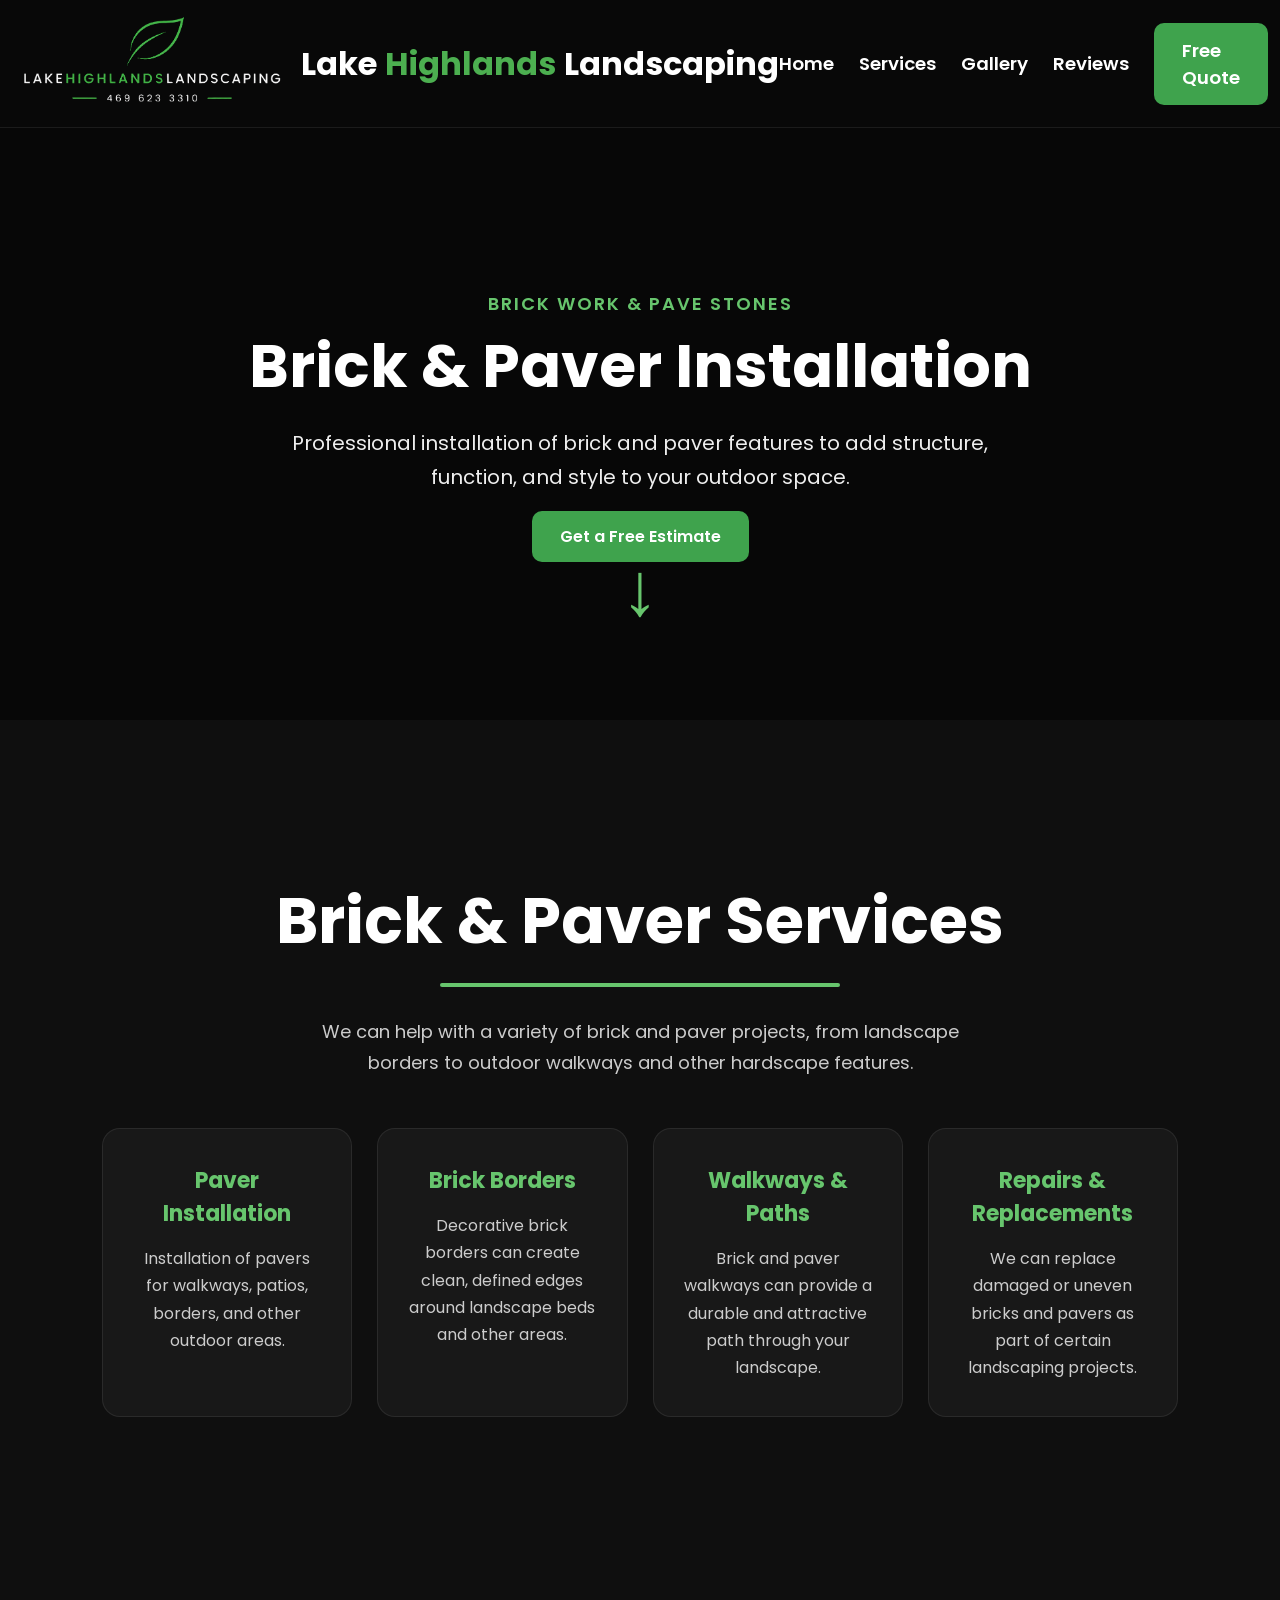
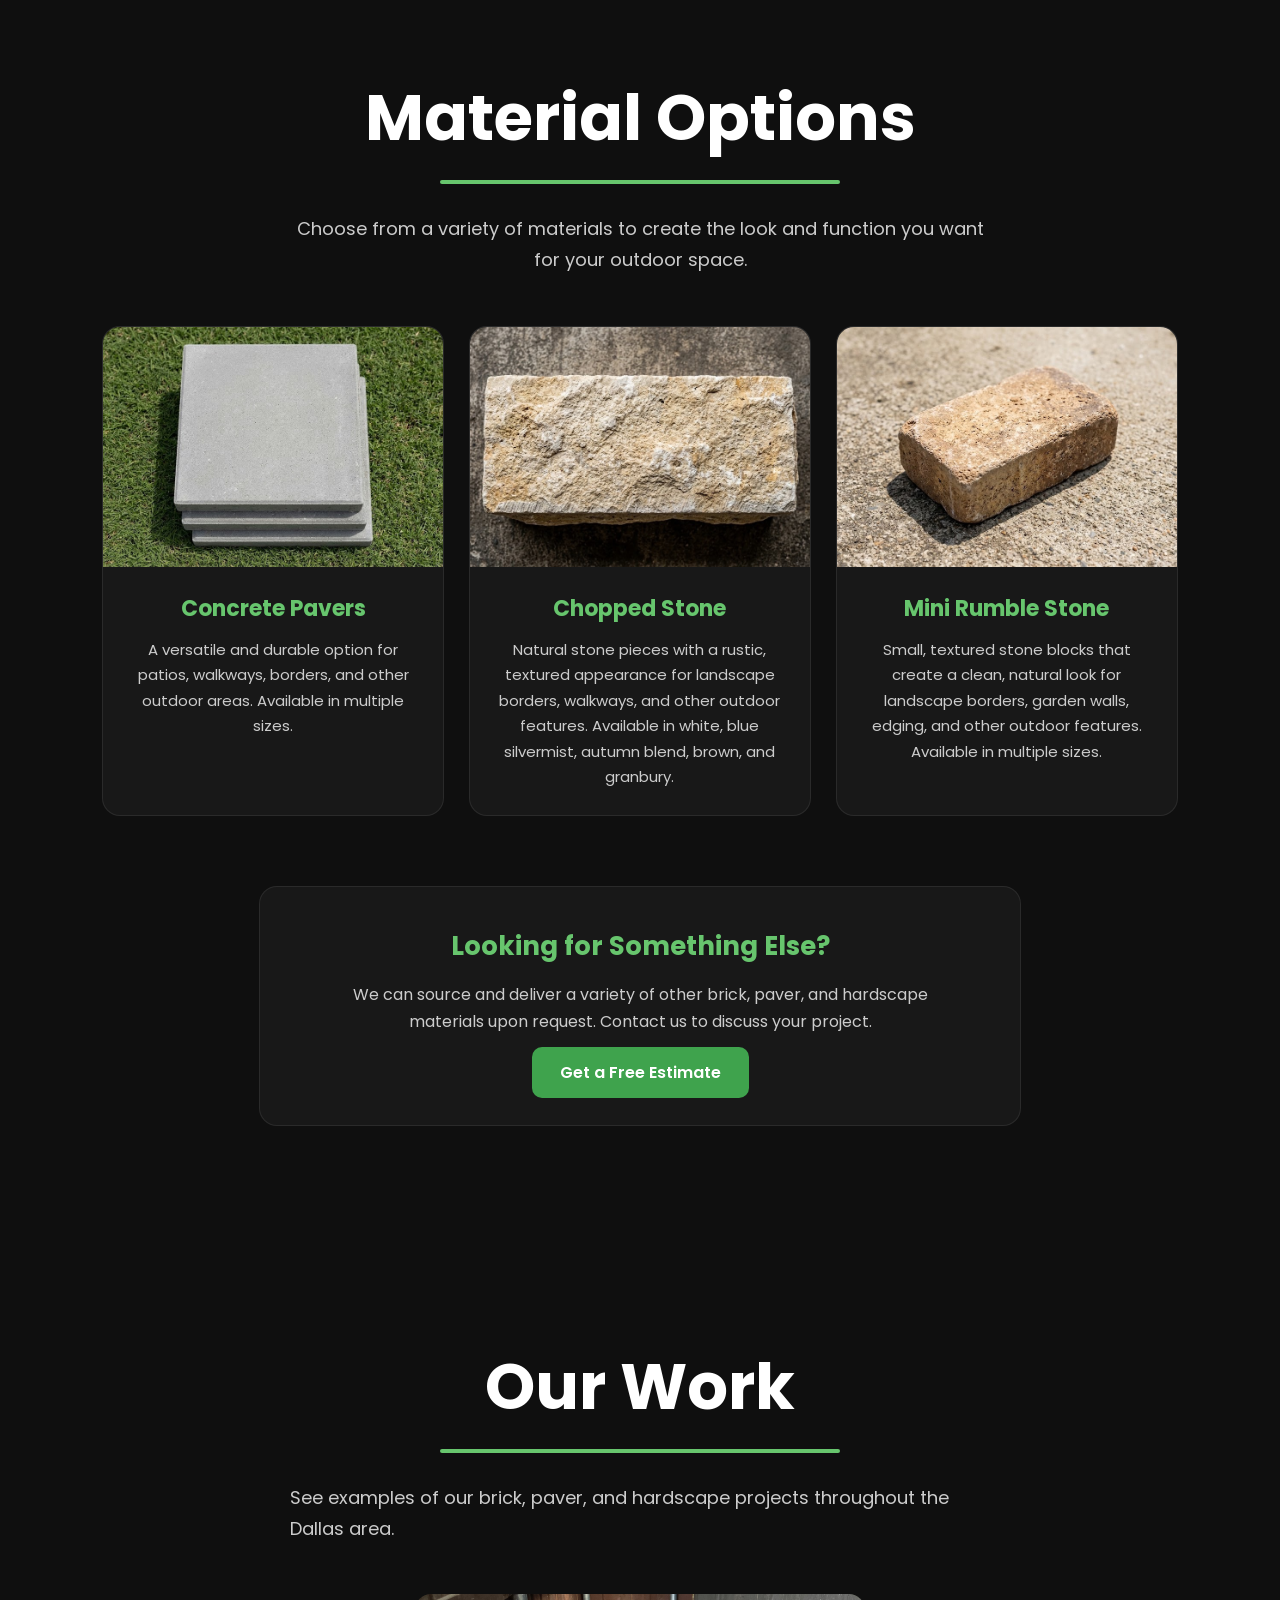
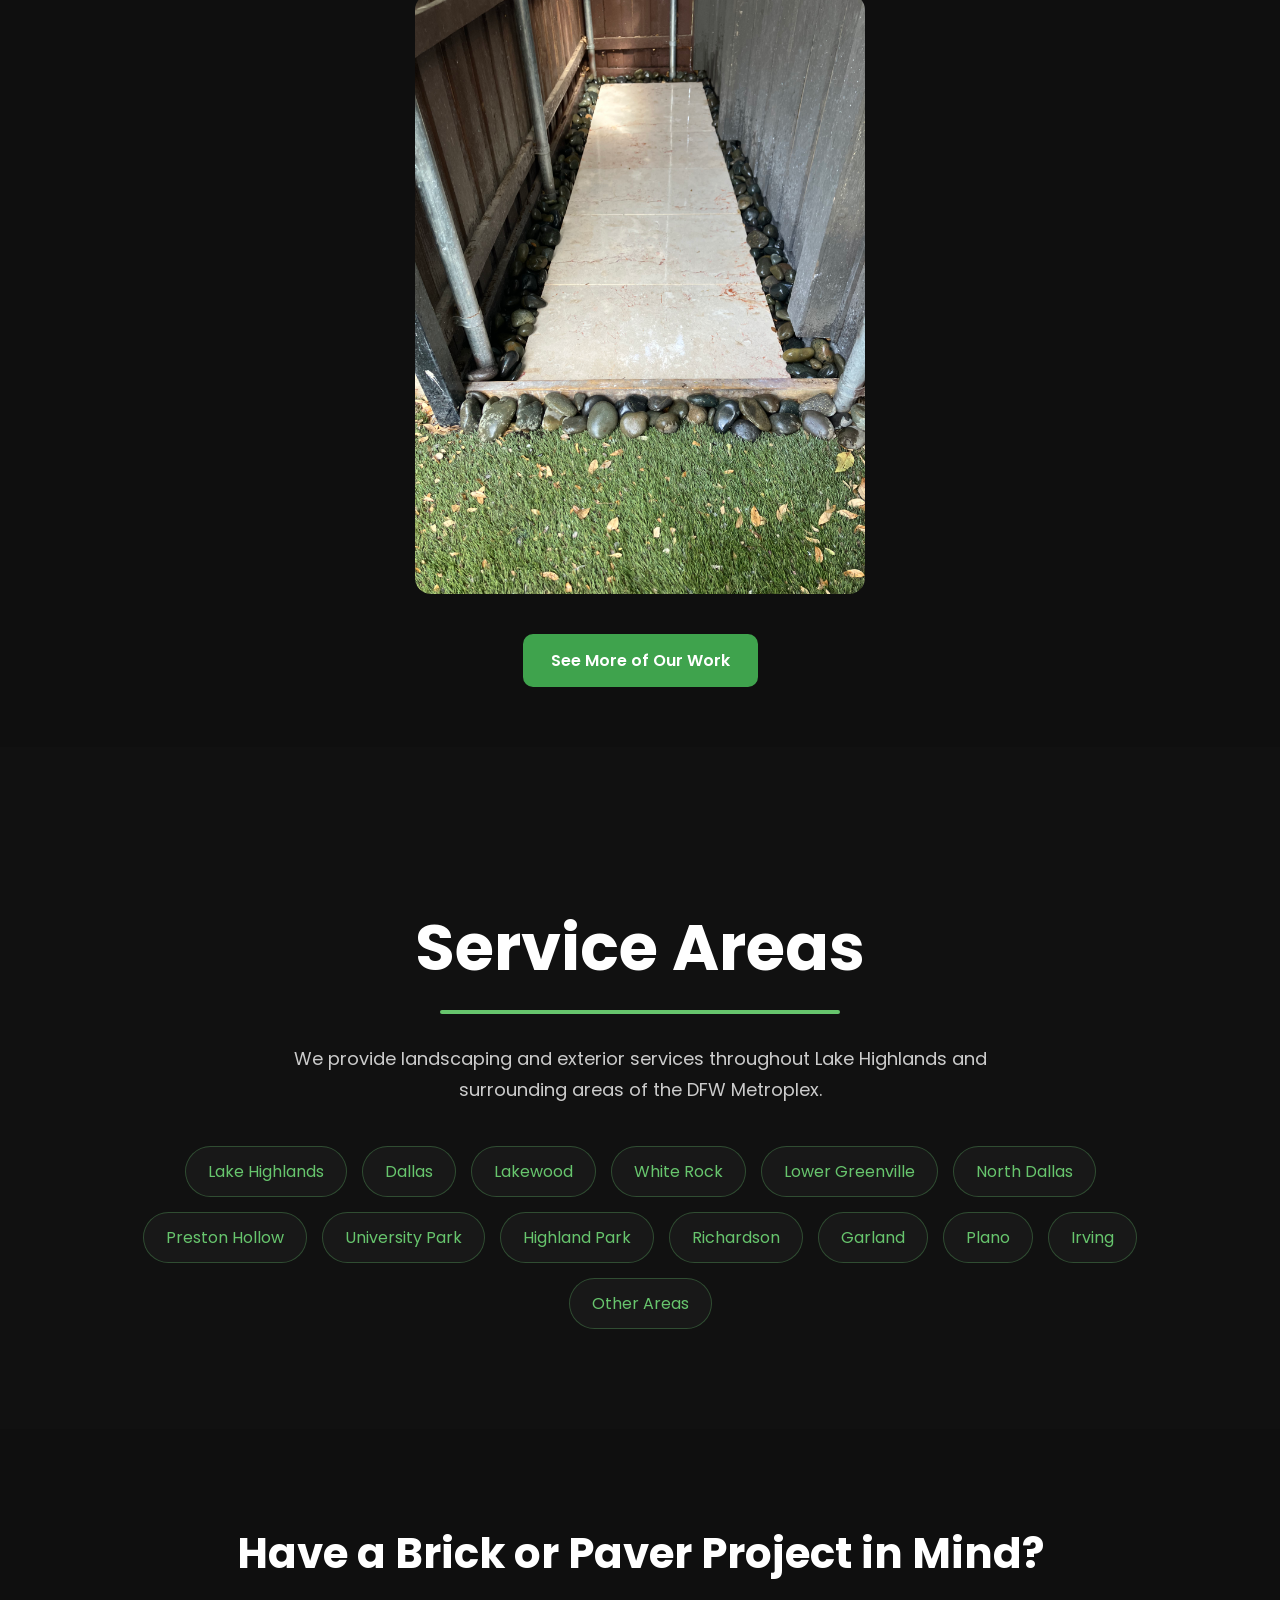
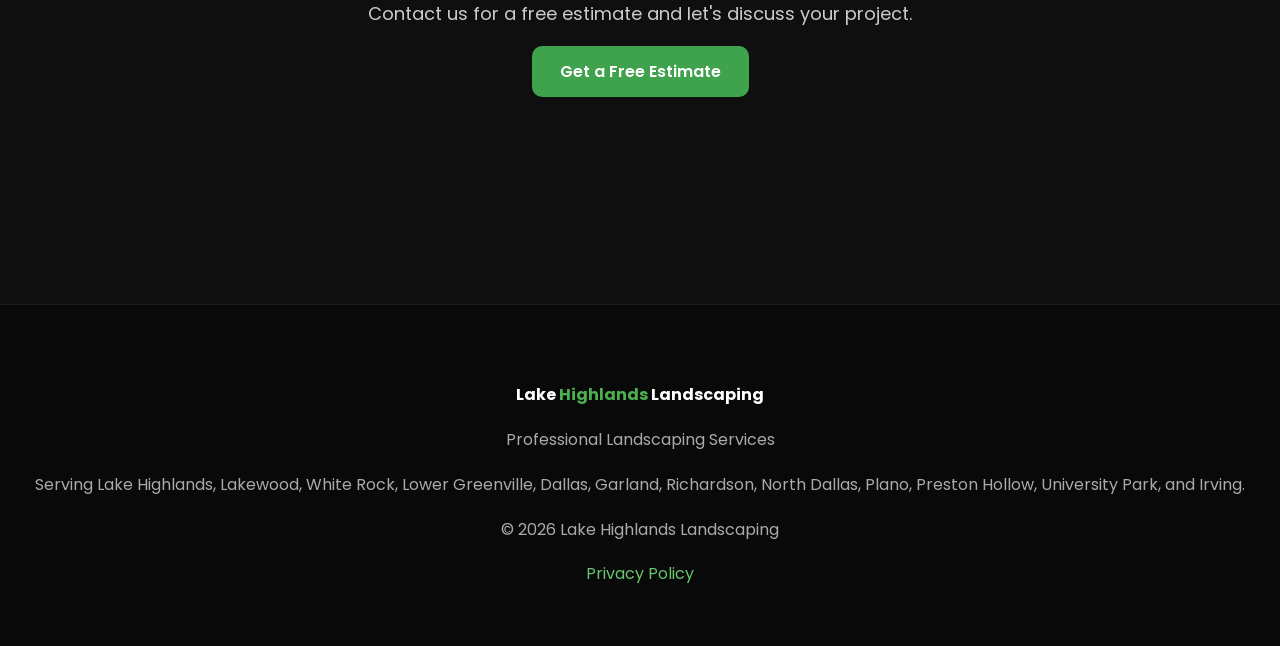
==== commit 74307f48: "All Pages!" ====
--- a/brick-pave-stones/index.html
+++ b/brick-pave-stones/index.html
@@ -25,7 +25,7 @@
 
 <link href="https://fonts.googleapis.com/css2?family=Poppins:wght@300;400;500;600;700&display=swap" rel="stylesheet">
 
-<link rel="icon" type="image/jpeg" href="../images/squarelogo.jpg">
+<link rel="icon" type="image/png" href="images/favicon.png">
 
 <link rel="stylesheet" href="../style.css">
 
@@ -285,6 +285,38 @@
 
 </section>
 
+<!-- SERVICE AREAS -->
+
+<section class="service-areas">
+
+    <h2 class="section-title">
+        Service Areas
+    </h2>
+
+    <p class="service-area-intro">
+        We provide landscaping and exterior services throughout Lake Highlands and surrounding areas of the DFW Metroplex.
+    </p>
+
+    <div class="service-area-list">
+
+        <span>Lake Highlands</span>
+        <span>Dallas</span>
+        <span>Lakewood</span>
+        <span>White Rock</span>
+        <span>Lower Greenville</span>
+        <span>North Dallas</span>
+        <span>Preston Hollow</span>
+        <span>University Park</span>
+        <span>Highland Park</span>
+        <span>Richardson</span>
+        <span>Garland</span>
+        <span>Plano</span>
+        <span>Irving</span>
+        <span>Other Areas</span>
+
+    </div>
+
+</section>
 
 <!-- CTA -->
 
@@ -318,7 +350,7 @@
 </p>
 
 <p>
-Serving Lake Highlands & The DFW Metroplex
+Serving Lake Highlands, Lakewood, White Rock, Lower Greenville, Dallas, Garland, Richardson, North Dallas, Plano, Preston Hollow, University Park, and Irving.
 </p>
 
 <p>
--- a/style.css
+++ b/style.css
@@ -143,7 +143,7 @@
 
 .hero{
 
-height:90vh;
+height: 67vh;
 
 display:flex;
 
@@ -203,13 +203,13 @@
 
 .hero h1{
 
-font-size:72px;
+font-size:64px;
 
 line-height:1.1;
 
 margin-bottom:20px;
 
-max-width:700px;
+max-width: none;
 
 }
 
@@ -217,7 +217,7 @@
 
 .hero p{
 
-max-width:700px;
+max-width:900px;
 
 margin-left:auto;
 
@@ -699,7 +699,7 @@
 
 font-weight:500;
 
-animation:float 2s infinite;
+animation:float .75s infinite;
 
 }
 
@@ -934,6 +934,14 @@
 
 }
 
+.contact-grid {
+    display: grid;
+    grid-template-columns: repeat(3, minmax(0, 1fr));
+    gap: 30px;
+    max-width: 1100px;
+    margin: auto;
+    text-align: center;
+}
 
 .contact-grid div{
 
@@ -959,69 +967,94 @@
 }
 
 
-
-.contact-grid p{
+.contact-grid p {
+    color: #ddd;
+    overflow-wrap: anywhere;
+    word-break: break-word;
+}
+
+
+.why-grid{
+
+display:grid;
+
+grid-template-columns:repeat(auto-fit,minmax(220px,1fr));
+
+gap:25px;
+
+max-width:1000px;
+
+margin:auto;
+
+}
+
+.why-card{
+
+background:#181818;
+
+padding:30px;
+
+border-radius:15px;
+
+border:1px solid rgba(255,255,255,.08);
+
+transition:.3s;
+
+}
+
+.why-card:hover{
+
+transform:translateY(-8px);
+
+box-shadow:0 20px 40px rgba(0,0,0,.35);
+
+}
+
+.why-card h3{
+
+color:#67c56d;
+
+}
+
+
+.contact-grid a{
 
 color:#ddd;
 
-overflow-wrap:break-word;
-
-word-break:break-word;
-
-}
-
-
-.why-grid{
-
-display:grid;
-
-grid-template-columns:repeat(auto-fit,minmax(220px,1fr));
-
-gap:25px;
-
-max-width:1000px;
-
-margin:auto;
-
-}
-
-.why-card{
-
-background:#181818;
-
-padding:30px;
-
-border-radius:15px;
-
-border:1px solid rgba(255,255,255,.08);
+text-decoration:none;
+
+}
+
+.contact-grid a:hover{
+
+color:var(--brand-green);
+
+}
+
+
+
+.contact-grid h3{
+
+color:var(--brand-green);
+
+font-size:24px;
+
+margin-bottom:15px;
+
+}
+
+
+
+.contact-grid a{
+
+color:#ddd;
+
+text-decoration:none;
 
 transition:.3s;
 
 }
 
-.why-card:hover{
-
-transform:translateY(-8px);
-
-box-shadow:0 20px 40px rgba(0,0,0,.35);
-
-}
-
-.why-card h3{
-
-color:#67c56d;
-
-}
-
-
-.contact-grid a{
-
-color:#ddd;
-
-text-decoration:none;
-
-}
-
 .contact-grid a:hover{
 
 color:var(--brand-green);
@@ -1030,36 +1063,6 @@
 
 
 
-.contact-grid h3{
-
-color:var(--brand-green);
-
-font-size:24px;
-
-margin-bottom:15px;
-
-}
-
-
-
-.contact-grid a{
-
-color:#ddd;
-
-text-decoration:none;
-
-transition:.3s;
-
-}
-
-.contact-grid a:hover{
-
-color:var(--brand-green);
-
-}
-
-
-
 .section-title::after{
 
 content:"";
@@ -1082,24 +1085,10 @@
 
 /* ---------- Scroll Animations ---------- */
 
-.fade-in{
-
-opacity:0;
-
-transform:translateY(40px);
-
-transition:
-opacity .8s ease,
-transform .8s ease;
-
-}
-
-.fade-in.show{
-
-opacity:1;
-
-transform:translateY(0);
-
+
+.fade-in {
+    opacity: 1;
+    transform: none;
 }
 
 
@@ -2967,17 +2956,20 @@
 
 
 .sod-work-grid {
-    max-width:900px;
+    max-width:1100px;
+
     margin:0 auto 40px;
 
     display:grid;
-    grid-template-columns:repeat(2, 1fr);
-
-    gap:30px;
+
+    grid-template-columns:repeat(3, 1fr);
+
+    gap:25px;
 }
 
 .sod-work-grid img {
     width:100%;
+
     height:350px;
 
     object-fit:cover;
@@ -2988,17 +2980,16 @@
 }
 
 
-/* ---------- Sod Work Mobile ---------- */
+/* ---------- Mobile ---------- */
 
 @media(max-width:900px) {
-
-    .sod-work {
-        padding:80px 20px;
-    }
 
     .sod-work-grid {
         grid-template-columns:1fr;
+
         max-width:500px;
+
+        gap:20px;
     }
 
     .sod-work-grid img {
@@ -4006,3 +3997,1475 @@
 
 }
 
+/* ---------- Pressure Washing Hero ---------- */
+
+.pressure-hero {
+    position: relative;
+    min-height: 80vh;
+
+    display: flex;
+    align-items: center;
+    justify-content: center;
+
+    background-image: url("images/pressure-hero.jpg");
+    background-size: cover;
+    background-position: center;
+    background-repeat: no-repeat;
+
+    text-align: center;
+
+    margin: 0;
+    padding: 180px 8% 80px;
+
+    box-sizing: border-box;
+}
+
+
+.pressure-hero-overlay {
+    position: absolute;
+    inset: 0;
+
+    background: rgba(0,0,0,.55);
+
+    z-index: 1;
+}
+
+
+.pressure-hero-content {
+    position: relative;
+    z-index: 2;
+
+    max-width: 850px;
+}
+
+
+.pressure-label {
+    color: #67c56d;
+
+    font-size: 18px;
+    font-weight: 600;
+
+    letter-spacing: 2px;
+
+    margin-bottom: 15px;
+}
+
+
+.pressure-hero h1 {
+    font-size: 60px;
+    line-height: 1.15;
+
+    margin: 0 0 25px;
+
+    color: white;
+}
+
+
+.pressure-hero p:not(.pressure-label) {
+    color: #eee;
+
+    font-size: 20px;
+    line-height: 1.7;
+
+    max-width: 700px;
+
+    margin: 0 auto 30px;
+}
+
+
+/* ---------- Pressure Washing Services ---------- */
+
+.pressure-services {
+    padding: 100px 8%;
+
+    text-align: center;
+
+    background: #0f0f0f;
+}
+
+
+.pressure-section-intro {
+    max-width: 700px;
+
+    margin: -20px auto 50px;
+
+    color: #ccc;
+
+    font-size: 18px;
+    line-height: 1.7;
+}
+
+
+.pressure-services-grid {
+    max-width: 1100px;
+
+    margin: auto;
+
+    display: grid;
+
+    grid-template-columns: repeat(4, 1fr);
+
+    gap: 25px;
+}
+
+
+.pressure-card {
+    background: #181818;
+
+    border: 1px solid rgba(255,255,255,.08);
+
+    border-radius: 18px;
+
+    padding: 35px 25px;
+
+    transition: .3s;
+}
+
+
+.pressure-card:hover {
+    transform: translateY(-7px);
+
+    box-shadow: 0 20px 40px rgba(0,0,0,.35);
+}
+
+
+.pressure-card h3 {
+    color: #67c56d;
+
+    font-size: 22px;
+
+    margin: 0 0 15px;
+}
+
+
+.pressure-card p {
+    color: #ccc;
+
+    font-size: 16px;
+
+    line-height: 1.7;
+
+    margin: 0;
+}
+
+
+/* ---------- Pressure Washing Process ---------- */
+
+.pressure-process {
+    padding: 100px 8%;
+
+    text-align: center;
+
+    background: #111;
+}
+
+
+.pressure-process-grid {
+    max-width: 1000px;
+
+    margin: 0 auto;
+
+    display: grid;
+
+    grid-template-columns: repeat(3, 1fr);
+
+    gap: 25px;
+}
+
+
+.pressure-process-card {
+    background: #181818;
+
+    border: 1px solid rgba(255,255,255,.08);
+
+    border-radius: 18px;
+
+    padding: 35px 25px;
+}
+
+
+.pressure-process-card span {
+    display: block;
+
+    color: #67c56d;
+
+    font-size: 18px;
+
+    font-weight: 600;
+
+    letter-spacing: 1px;
+
+    margin-bottom: 10px;
+}
+
+
+.pressure-process-card h3 {
+    color: white;
+
+    font-size: 24px;
+
+    margin: 0 0 15px;
+}
+
+
+.pressure-process-card p {
+    color: #ccc;
+
+    font-size: 16px;
+
+    line-height: 1.7;
+
+    margin: 0;
+}
+
+
+/* ---------- Pressure Washing CTA ---------- */
+
+.pressure-cta {
+    padding: 100px 8%;
+
+    text-align: center;
+
+    background: #111;
+}
+
+
+.pressure-cta h2 {
+    color: white;
+
+    font-size: 42px;
+
+    line-height: 1.2;
+
+    margin: 0 0 20px;
+}
+
+
+.pressure-cta p {
+    color: #ccc;
+
+    font-size: 18px;
+
+    line-height: 1.7;
+
+    max-width: 650px;
+
+    margin: 0 auto 30px;
+}
+
+
+/* ---------- Mobile ---------- */
+
+@media(max-width:900px) {
+
+    .pressure-hero {
+        min-height: 80vh;
+
+        padding: 120px 25px 80px;
+    }
+
+
+    .pressure-hero h1 {
+        font-size: 42px;
+    }
+
+
+    .pressure-hero p:not(.pressure-label) {
+        font-size: 17px;
+    }
+
+
+    .pressure-services {
+        padding: 80px 20px;
+    }
+
+
+    .pressure-services-grid {
+        grid-template-columns: 1fr;
+
+        max-width: 500px;
+    }
+
+
+    .pressure-process {
+        padding: 80px 20px;
+    }
+
+
+    .pressure-process-grid {
+        grid-template-columns: 1fr;
+
+        max-width: 500px;
+    }
+
+
+    .pressure-work {
+        padding: 80px 20px;
+    }
+
+
+    .pressure-work-grid {
+        grid-template-columns: 1fr;
+
+        max-width: 500px;
+    }
+
+
+    .pressure-work-grid img {
+        height: auto;
+    }
+
+
+    .pressure-cta {
+        padding: 80px 20px;
+    }
+
+
+    .pressure-cta h2 {
+        font-size: 32px;
+    }
+
+}
+
+//* ---------- Pressure Washing Surface Types ---------- */
+
+.pressure-surfaces {
+    padding:100px 8%;
+
+    text-align:center;
+
+    background:#0f0f0f;
+}
+
+
+.pressure-surfaces-grid {
+    max-width:1100px;
+
+    margin:0 auto;
+
+    display:grid;
+
+    grid-template-columns:repeat(3, 1fr);
+
+    gap:25px;
+}
+
+
+.pressure-surface-card {
+    background:#181818;
+
+    border:1px solid rgba(255,255,255,.08);
+
+    border-radius:18px;
+
+    overflow:hidden;
+
+    transition:.3s;
+}
+
+
+.pressure-surface-card:hover {
+    transform:translateY(-6px);
+
+    border-color:rgba(103,197,109,.25);
+
+    box-shadow:0 15px 30px rgba(0,0,0,.3);
+}
+
+
+.pressure-surface-card img {
+    width:100%;
+
+    height:220px;
+
+    object-fit:cover;
+
+    display:block;
+}
+
+
+.pressure-surface-content {
+    padding:25px;
+}
+
+
+.pressure-surface-content h3 {
+    color:#67c56d;
+
+    font-size:21px;
+
+    margin:0 0 12px;
+}
+
+
+.pressure-surface-content p {
+    color:#ccc;
+
+    font-size:15px;
+
+    line-height:1.7;
+
+    margin:0;
+}
+
+
+/* ---------- Surface Note ---------- */
+
+.pressure-surface-note {
+    max-width:700px;
+
+    margin:60px auto 0;
+
+    padding:35px 30px;
+
+    background:#181818;
+
+    border:1px solid rgba(255,255,255,.08);
+
+    border-radius:18px;
+}
+
+
+.pressure-surface-note h3 {
+    color:#67c56d;
+
+    font-size:23px;
+
+    margin:0 0 12px;
+}
+
+
+.pressure-surface-note p {
+    color:#ccc;
+
+    font-size:16px;
+
+    line-height:1.7;
+
+    margin:0;
+}
+
+
+/* ---------- Mobile ---------- */
+
+@media(max-width:900px) {
+
+    .pressure-surfaces {
+        padding:80px 20px;
+    }
+
+    .pressure-surfaces-grid {
+        grid-template-columns:1fr;
+
+        max-width:500px;
+    }
+
+    .pressure-surface-card img {
+        height:auto;
+
+        max-height:300px;
+    }
+
+    .pressure-surface-note {
+        margin-top:50px;
+
+        padding:30px 20px;
+    }
+
+}
+
+/* ---------- Yard Cleanup Hero ---------- */
+
+.cleanup-hero {
+    position: relative;
+    min-height: 80vh;
+
+    display: flex;
+    align-items: center;
+    justify-content: center;
+
+    background-image: url("images/cleanup-hero.jpg");
+    background-size: cover;
+    background-position: center;
+    background-repeat: no-repeat;
+
+    text-align: center;
+
+    margin: 0;
+    padding: 180px 8% 80px;
+
+    box-sizing: border-box;
+}
+
+
+.cleanup-hero-overlay {
+    position: absolute;
+    inset: 0;
+
+    background: rgba(0,0,0,.55);
+
+    z-index: 1;
+}
+
+
+.cleanup-hero-content {
+    position: relative;
+    z-index: 2;
+
+    max-width: 850px;
+}
+
+
+.cleanup-label {
+    color: #67c56d;
+
+    font-size: 18px;
+    font-weight: 600;
+
+    letter-spacing: 2px;
+
+    margin-bottom: 15px;
+}
+
+
+.cleanup-hero h1 {
+    font-size: 60px;
+    line-height: 1.15;
+
+    margin: 0 0 25px;
+
+    color: white;
+}
+
+
+.cleanup-hero p:not(.cleanup-label) {
+    color: #eee;
+
+    font-size: 20px;
+    line-height: 1.7;
+
+    max-width: 700px;
+
+    margin: 0 auto 30px;
+}
+
+
+/* ---------- Yard Cleanup Services ---------- */
+
+.cleanup-services {
+    padding: 100px 8%;
+
+    text-align: center;
+
+    background: #0f0f0f;
+}
+
+
+.cleanup-section-intro {
+    max-width: 700px;
+
+    margin: -20px auto 50px;
+
+    color: #ccc;
+
+    font-size: 18px;
+
+    line-height: 1.7;
+}
+
+
+.cleanup-services-grid {
+    max-width: 1100px;
+
+    margin: auto;
+
+    display: grid;
+
+    grid-template-columns: repeat(4, 1fr);
+
+    gap: 25px;
+}
+
+
+.cleanup-card {
+    background: #181818;
+
+    border: 1px solid rgba(255,255,255,.08);
+
+    border-radius: 18px;
+
+    padding: 35px 25px;
+
+    transition: .3s;
+}
+
+
+.cleanup-card:hover {
+    transform: translateY(-7px);
+
+    box-shadow: 0 20px 40px rgba(0,0,0,.35);
+}
+
+
+.cleanup-card h3 {
+    color: #67c56d;
+
+    font-size: 22px;
+
+    margin: 0 0 15px;
+}
+
+
+.cleanup-card p {
+    color: #ccc;
+
+    font-size: 16px;
+
+    line-height: 1.7;
+
+    margin: 0;
+}
+
+
+/* ---------- What's Included ---------- */
+
+.cleanup-included {
+    padding: 100px 8%;
+
+    text-align: center;
+
+    background: #111;
+}
+
+
+.cleanup-included-grid {
+    max-width: 1000px;
+
+    margin: 0 auto;
+
+    display: grid;
+
+    grid-template-columns: repeat(3, 1fr);
+
+    gap: 25px;
+}
+
+
+.cleanup-included-card {
+    background: #181818;
+
+    border: 1px solid rgba(255,255,255,.08);
+
+    border-radius: 18px;
+
+    padding: 35px 25px;
+}
+
+
+.cleanup-included-card span {
+    display: block;
+
+    color: #67c56d;
+
+    font-size: 18px;
+
+    font-weight: 600;
+
+    letter-spacing: 1px;
+
+    margin-bottom: 10px;
+}
+
+
+.cleanup-included-card h3 {
+    color: white;
+
+    font-size: 24px;
+
+    margin: 0 0 15px;
+}
+
+
+.cleanup-included-card p {
+    color: #ccc;
+
+    font-size: 16px;
+
+    line-height: 1.7;
+
+    margin: 0;
+}
+
+
+/* ---------- Yard Cleanup Work ---------- */
+
+.cleanup-work {
+    padding: 100px 8%;
+
+    text-align: center;
+
+    background: #0f0f0f;
+}
+
+
+.cleanup-work-grid {
+    max-width: 900px;
+
+    margin: 0 auto 40px;
+
+    display: grid;
+
+    grid-template-columns: repeat(2, 1fr);
+
+    gap: 30px;
+}
+
+
+.cleanup-work-grid img {
+    width: 100%;
+
+    height: 350px;
+
+    object-fit: cover;
+
+    border-radius: 16px;
+
+    display: block;
+}
+
+
+.cleanup-gallery-btn {
+    display: block;
+
+    width: fit-content;
+
+    margin: 5px auto 0 !important;
+}
+
+
+/* ---------- Yard Cleanup Service Areas ---------- */
+
+.cleanup-areas {
+    padding: 100px 8%;
+
+    text-align: center;
+
+    background: #111;
+}
+
+
+.cleanup-area-list {
+    max-width: 900px;
+
+    margin: 40px auto 0;
+
+    display: flex;
+
+    flex-wrap: wrap;
+
+    justify-content: center;
+
+    gap: 15px;
+}
+
+
+.cleanup-area-list span {
+    background: #181818;
+
+    border: 1px solid rgba(103,197,109,.3);
+
+    border-radius: 999px;
+
+    padding: 12px 22px;
+
+    color: #67c56d;
+
+    font-size: 16px;
+}
+
+
+/* ---------- Yard Cleanup CTA ---------- */
+
+.cleanup-cta {
+    padding: 100px 8%;
+
+    text-align: center;
+
+    background: #0f0f0f;
+}
+
+
+.cleanup-cta h2 {
+    color: white;
+
+    font-size: 42px;
+
+    line-height: 1.2;
+
+    margin: 0 0 20px;
+}
+
+
+.cleanup-cta p {
+    color: #ccc;
+
+    font-size: 18px;
+
+    line-height: 1.7;
+
+    max-width: 650px;
+
+    margin: 0 auto 30px;
+}
+
+
+/* ---------- Mobile ---------- */
+
+@media(max-width:900px) {
+
+    .cleanup-hero {
+        min-height: 80vh;
+
+        padding: 120px 25px 80px;
+    }
+
+
+    .cleanup-hero h1 {
+        font-size: 42px;
+    }
+
+
+    .cleanup-hero p:not(.cleanup-label) {
+        font-size: 17px;
+    }
+
+
+    .cleanup-services {
+        padding: 80px 20px;
+    }
+
+
+    .cleanup-services-grid {
+        grid-template-columns: 1fr;
+
+        max-width: 500px;
+    }
+
+
+    .cleanup-included {
+        padding: 80px 20px;
+    }
+
+
+    .cleanup-included-grid {
+        grid-template-columns: 1fr;
+
+        max-width: 500px;
+    }
+
+
+    .cleanup-work {
+        padding: 80px 20px;
+    }
+
+
+    .cleanup-work-grid {
+        grid-template-columns: 1fr;
+
+        max-width: 500px;
+    }
+
+
+    .cleanup-work-grid img {
+        height: auto;
+    }
+
+
+    .cleanup-areas {
+        padding: 80px 20px;
+    }
+
+
+    .cleanup-cta {
+        padding: 80px 20px;
+    }
+
+
+    .cleanup-cta h2 {
+        font-size: 32px;
+    }
+
+}
+
+/* ---------- Service Areas ---------- */
+
+.service-areas {
+    padding: 100px 8%;
+
+    text-align: center;
+
+    background: #111;
+}
+
+
+.service-area-intro {
+    max-width: 700px;
+
+    margin: -20px auto 40px;
+
+    color: #ccc;
+
+    font-size: 18px;
+
+    line-height: 1.7;
+}
+
+
+.service-area-list {
+    max-width: 1000px;
+
+    margin: 0 auto;
+
+    display: flex;
+
+    flex-wrap: wrap;
+
+    justify-content: center;
+
+    gap: 15px;
+}
+
+
+.service-area-list span {
+    background: #181818;
+
+    border: 1px solid rgba(103,197,109,.3);
+
+    border-radius: 999px;
+
+    padding: 12px 22px;
+
+    color: #67c56d;
+
+    font-size: 16px;
+}
+
+
+/* ---------- Mobile ---------- */
+
+@media(max-width:900px) {
+
+    .service-areas {
+        padding: 80px 20px;
+    }
+
+    .service-area-list {
+        max-width: 500px;
+
+        gap: 12px;
+    }
+
+    .service-area-list span {
+        padding: 10px 17px;
+
+        font-size: 15px;
+    }
+
+}
+
+/* ---------- Service Areas ---------- */
+
+.service-areas {
+    padding: 100px 8%;
+    text-align: center;
+    background: #111;
+}
+
+.service-area-intro {
+    max-width: 700px;
+    margin: -20px auto 40px;
+    color: #ccc;
+    font-size: 18px;
+    line-height: 1.7;
+}
+
+
+
+.service-area-list {
+    max-width: 1100px;
+    margin: 0 auto;
+
+    display: flex;
+    flex-wrap: wrap;
+    justify-content: center;
+
+    gap: 15px;
+}
+
+.service-area-list span {
+    background: #181818;
+    border: 1px solid rgba(103,197,109,.3);
+    border-radius: 999px;
+
+    padding: 12px 22px;
+
+    color: #67c56d;
+    font-size: 16px;
+}
+
+
+@media(max-width:900px) {
+
+    .service-areas {
+        padding: 80px 20px;
+    }
+
+    .service-area-list {
+        max-width: 500px;
+        gap: 12px;
+    }
+
+    .service-area-list span {
+        padding: 10px 17px;
+        font-size: 15px;
+    }
+
+}
+
+/* ---------- Exterior Services Hero ---------- */
+
+.exterior-hero {
+    position: relative;
+
+    min-height: 80vh;
+
+    display: flex;
+    align-items: center;
+    justify-content: center;
+
+    background-image: url("images/exterior-hero.jpg");
+    background-size: cover;
+    background-position: center;
+    background-repeat: no-repeat;
+
+    text-align: center;
+
+    padding: 180px 8% 80px;
+
+    box-sizing: border-box;
+}
+
+
+.exterior-hero-overlay {
+    position: absolute;
+    inset: 0;
+
+    background: rgba(0,0,0,.55);
+
+    z-index: 1;
+}
+
+
+.exterior-hero-content {
+    position: relative;
+
+    z-index: 2;
+
+    max-width: 850px;
+}
+
+
+.exterior-label {
+    color: #67c56d;
+
+    font-size: 18px;
+
+    font-weight: 600;
+
+    letter-spacing: 2px;
+
+    margin-bottom: 15px;
+}
+
+
+.exterior-hero h1 {
+    color: white;
+
+    font-size: 58px;
+
+    line-height: 1.15;
+
+    margin: 0 0 25px;
+}
+
+
+.exterior-hero p:not(.exterior-label) {
+    color: #eee;
+
+    font-size: 20px;
+
+    line-height: 1.7;
+
+    max-width: 700px;
+
+    margin: 0 auto 30px;
+}
+
+
+/* ---------- Exterior Services ---------- */
+
+.exterior-services {
+    padding: 100px 8%;
+
+    text-align: center;
+
+    background: #0f0f0f;
+}
+
+
+.exterior-section-intro {
+    max-width: 700px;
+
+    margin: -20px auto 50px;
+
+    color: #ccc;
+
+    font-size: 18px;
+
+    line-height: 1.7;
+}
+
+
+.exterior-services-grid {
+    max-width: 1100px;
+
+    margin: 0 auto;
+
+    display: grid;
+
+    grid-template-columns: repeat(3, 1fr);
+
+    gap: 25px;
+}
+
+
+.exterior-service-card {
+    overflow: hidden;
+
+    background: #181818;
+
+    border: 1px solid rgba(255,255,255,.08);
+
+    border-radius: 18px;
+
+    transition: .3s;
+}
+
+
+.exterior-service-card:hover {
+    transform: translateY(-7px);
+
+    box-shadow: 0 20px 40px rgba(0,0,0,.35);
+}
+
+
+.exterior-service-card img {
+    width: 100%;
+
+    height: 240px;
+
+    object-fit: cover;
+
+    display: block;
+}
+
+
+.exterior-service-content {
+    padding: 28px 25px 32px;
+}
+
+
+.exterior-service-label {
+    color: #67c56d;
+
+    font-size: 14px;
+
+    font-weight: 600;
+
+    letter-spacing: 1.5px;
+
+    margin: 0 0 8px;
+}
+
+
+.exterior-service-content h3 {
+    color: white;
+
+    font-size: 24px;
+
+    margin: 0 0 15px;
+}
+
+
+.exterior-service-content p:last-child {
+    color: #ccc;
+
+    font-size: 16px;
+
+    line-height: 1.7;
+
+    margin: 0;
+}
+
+
+/* ---------- Service Details ---------- */
+
+.exterior-detail {
+    padding: 100px 8%;
+}
+
+
+.exterior-detail-dark {
+    background: #111;
+}
+
+
+.exterior-detail-light {
+    background: #0f0f0f;
+}
+
+
+.exterior-detail-content {
+    max-width: 800px;
+
+    margin: 0 auto;
+
+    text-align: center;
+}
+
+
+.exterior-detail-content .exterior-service-label {
+    margin-bottom: 10px;
+}
+
+
+.exterior-detail-content h2 {
+    color: white;
+
+    font-size: 42px;
+
+    line-height: 1.2;
+
+    margin: 0 0 20px;
+}
+
+
+.exterior-detail-content > p:not(.exterior-service-label) {
+    color: #ccc;
+
+    font-size: 18px;
+
+    line-height: 1.7;
+
+    margin: 0 auto 25px;
+}
+
+
+.exterior-detail-content ul {
+    max-width: 500px;
+
+    margin: 0 auto;
+
+    padding: 0;
+
+    list-style: none;
+}
+
+
+.exterior-detail-content li {
+    color: #ccc;
+
+    font-size: 16px;
+
+    margin: 10px 0;
+}
+
+
+.exterior-detail-content li::before {
+    content: "✓";
+
+    color: #67c56d;
+
+    margin-right: 10px;
+
+    font-weight: 600;
+}
+
+
+/* ---------- Exterior Work ---------- */
+
+.exterior-work {
+    padding: 100px 8%;
+
+    text-align: center;
+
+    background: #0f0f0f;
+}
+
+
+.exterior-work-grid {
+    max-width: 1100px;
+
+    margin: 0 auto 40px;
+
+    display: grid;
+
+    grid-template-columns: repeat(3, 1fr);
+
+    gap: 25px;
+}
+
+
+.exterior-work-grid img {
+    width: 100%;
+
+    height: 320px;
+
+    object-fit: cover;
+
+    border-radius: 16px;
+
+    display: block;
+}
+
+
+.exterior-gallery-btn {
+    display: block;
+
+    width: fit-content;
+
+    margin: 5px auto 0 !important;
+}
+
+
+/* ---------- Exterior CTA ---------- */
+
+.exterior-cta {
+    padding: 100px 8%;
+
+    text-align: center;
+
+    background: #111;
+}
+
+
+.exterior-cta h2 {
+    color: white;
+
+    font-size: 42px;
+
+    line-height: 1.2;
+
+    margin: 0 0 20px;
+}
+
+
+.exterior-cta p {
+    color: #ccc;
+
+    font-size: 18px;
+
+    line-height: 1.7;
+
+    max-width: 650px;
+
+    margin: 0 auto 30px;
+}
+
+
+/* ---------- Mobile ---------- */
+
+@media(max-width:900px) {
+
+    .exterior-hero {
+        min-height: 80vh;
+
+        padding: 120px 25px 80px;
+    }
+
+
+    .exterior-hero h1 {
+        font-size: 42px;
+    }
+
+
+    .exterior-hero p:not(.exterior-label) {
+        font-size: 17px;
+    }
+
+
+    .exterior-services {
+        padding: 80px 20px;
+    }
+
+
+    .exterior-services-grid {
+        grid-template-columns: 1fr;
+
+        max-width: 500px;
+    }
+
+
+    .exterior-detail {
+        padding: 80px 20px;
+    }
+
+
+    .exterior-detail-content h2 {
+        font-size: 32px;
+    }
+
+
+    .exterior-work {
+        padding: 80px 20px;
+    }
+
+
+    .exterior-work-grid {
+        grid-template-columns: 1fr;
+
+        max-width: 500px;
+    }
+
+
+    .exterior-work-grid img {
+        height: auto;
+    }
+
+
+    .exterior-cta {
+        padding: 80px 20px;
+    }
+
+
+    .exterior-cta h2 {
+        font-size: 32px;
+    }
+
+}
+
+.scroll {
+    display: block;
+    width: fit-content;
+    margin: 25px auto 0;
+    color: #67c56d;
+    text-decoration: none;
+    font-size: 22px;
+    font-weight: 500;
+}
+
+
+.contact-grid a[href^="mailto:"] {
+    white-space: nowrap;
+    font-size: 15px;
+}
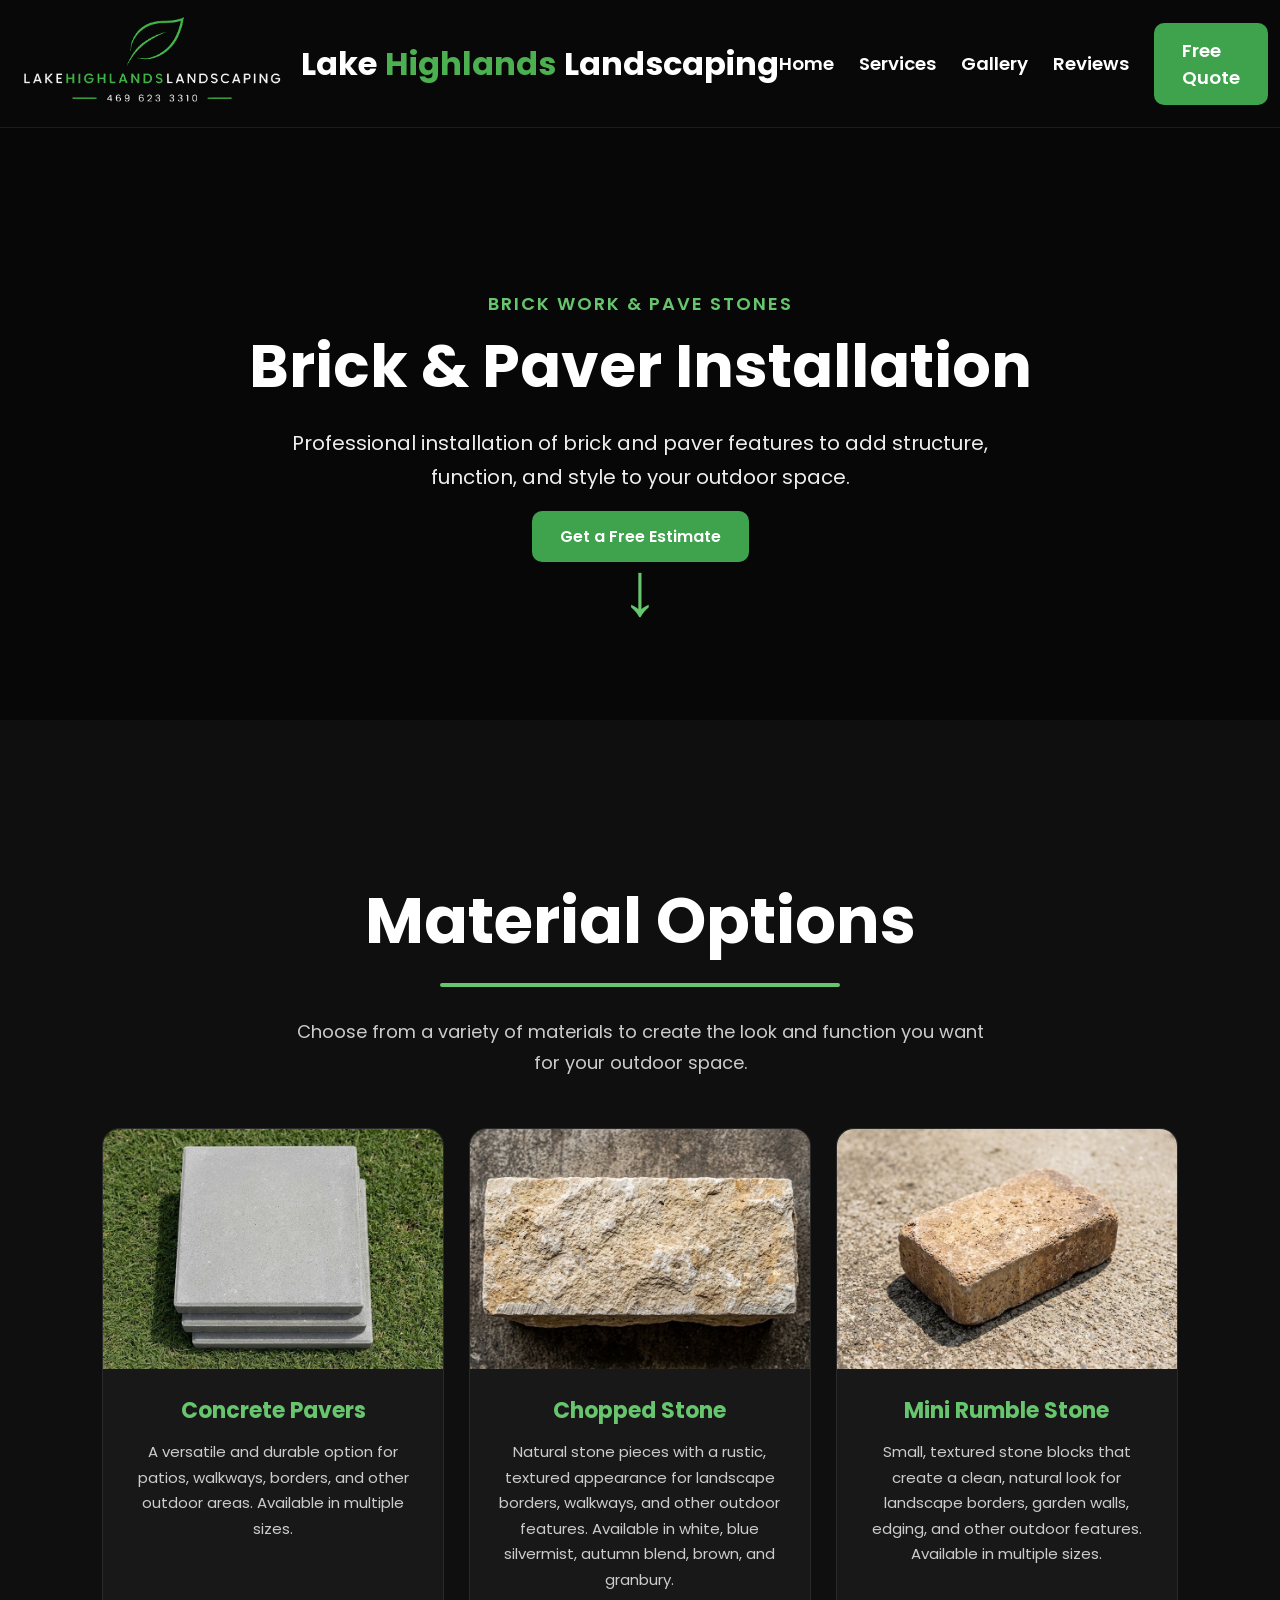
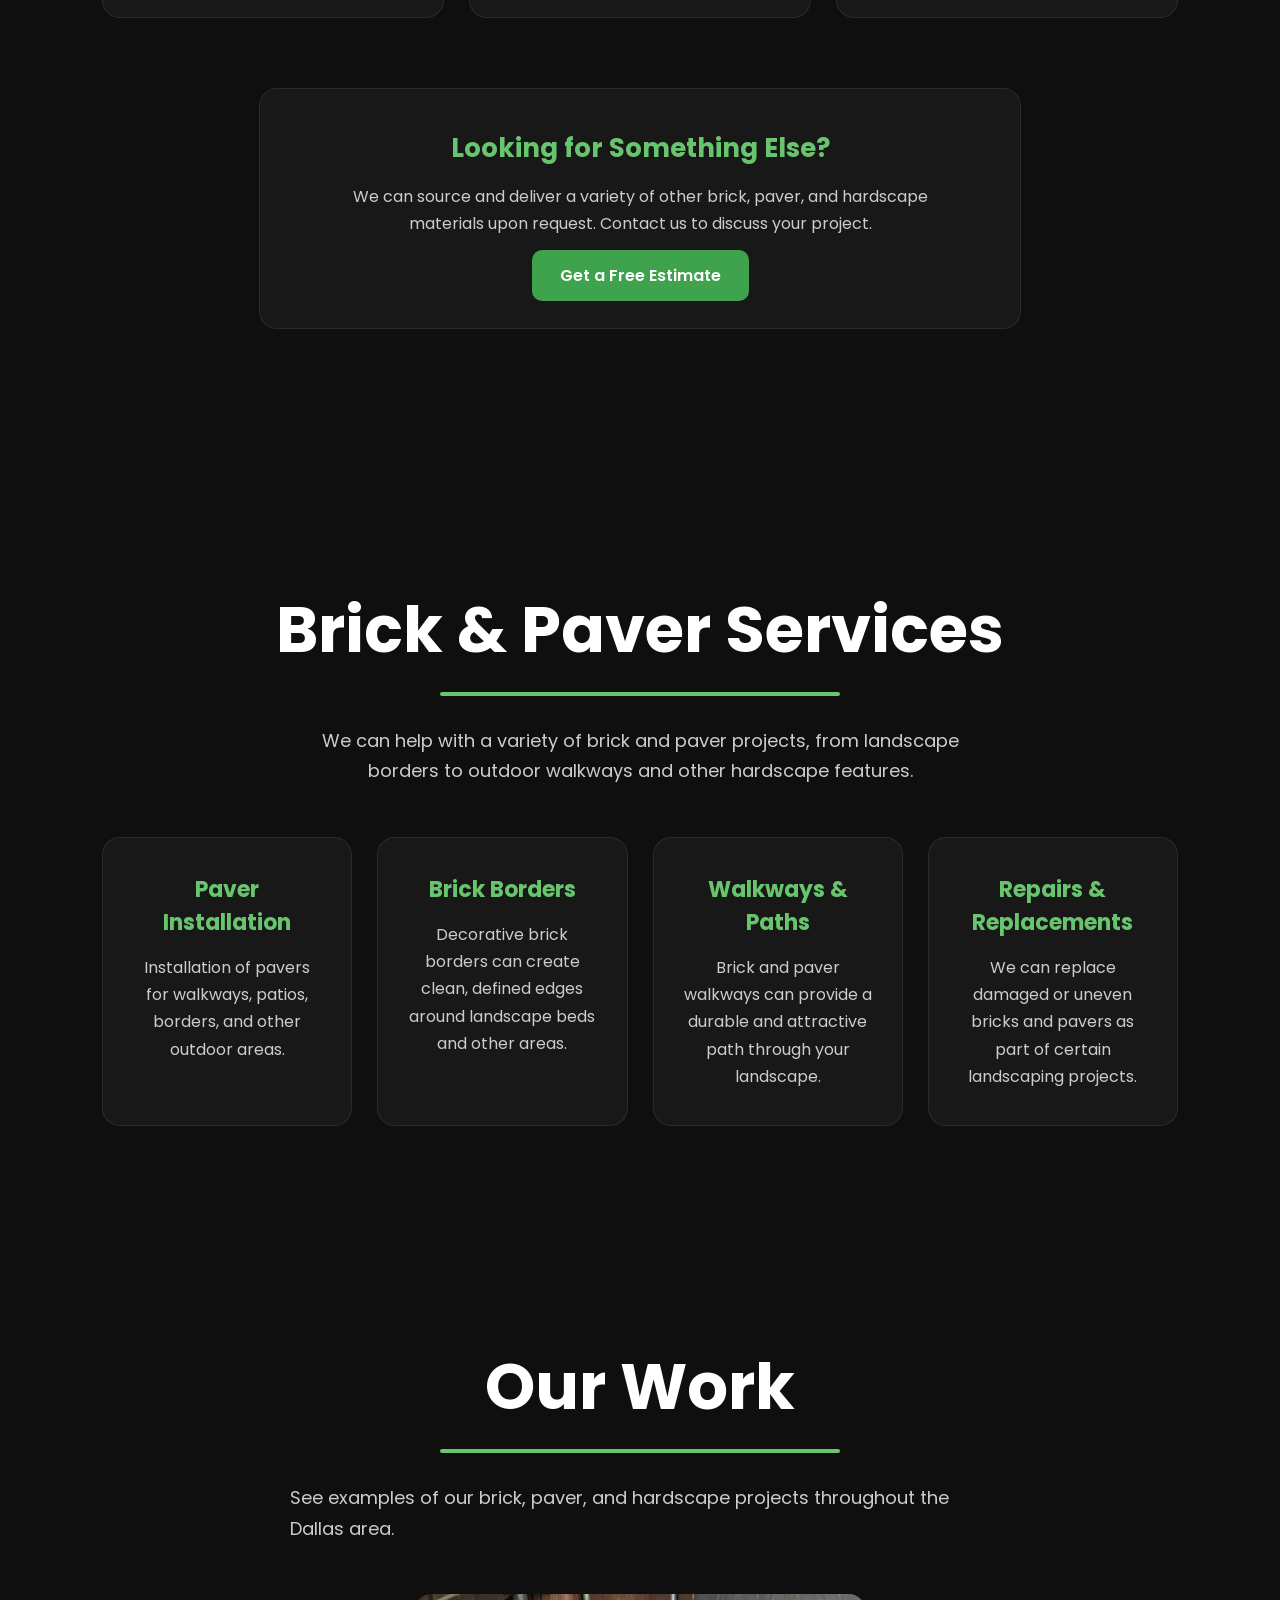
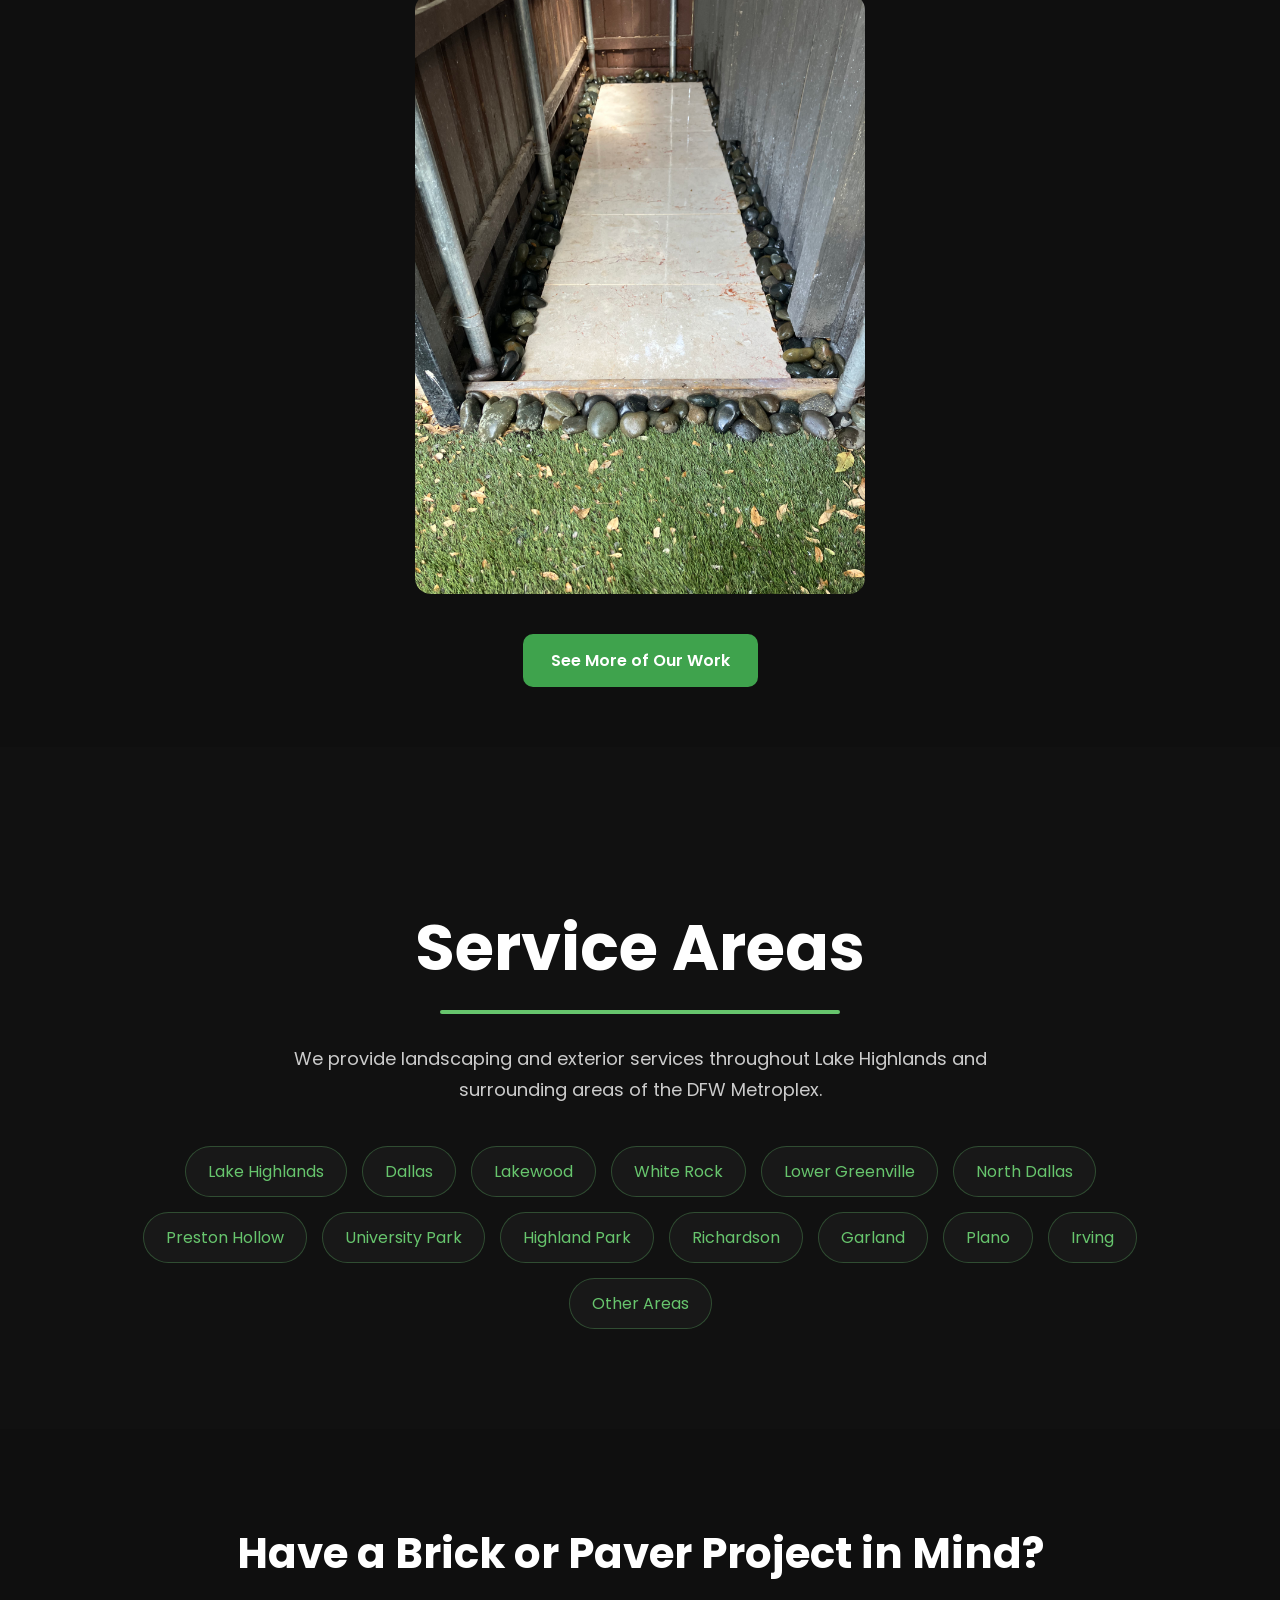
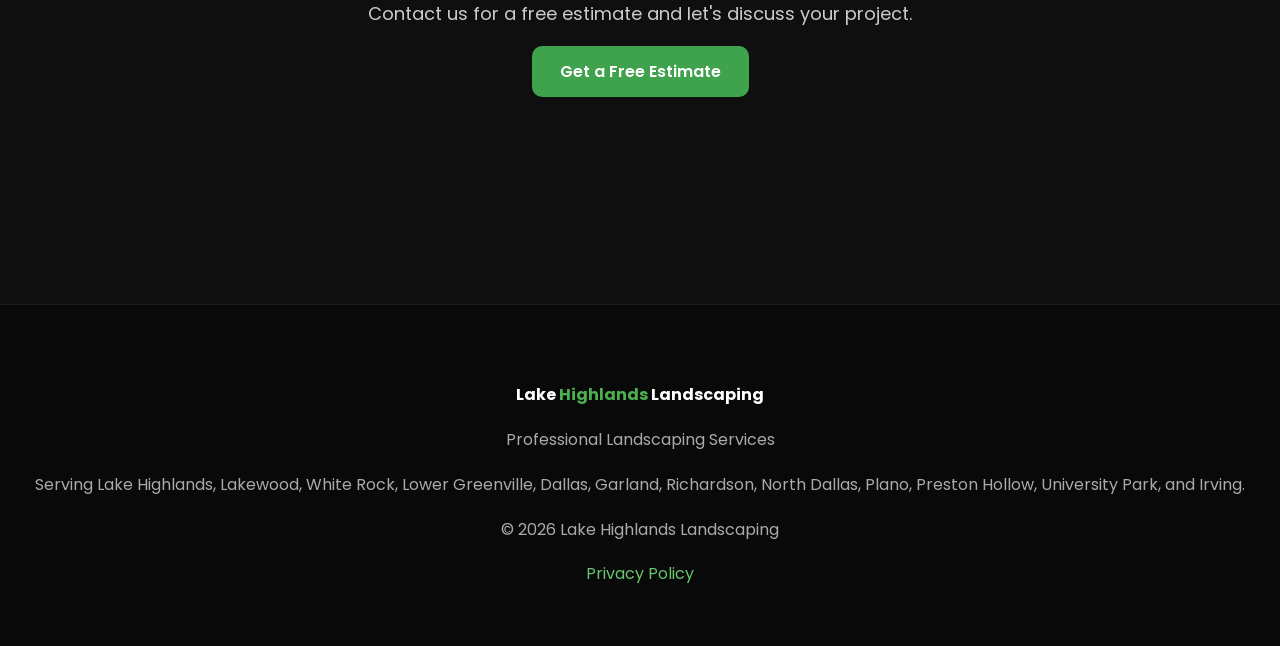
==== commit a080e091: "re formatting pages" ====
--- a/brick-pave-stones/index.html
+++ b/brick-pave-stones/index.html
@@ -86,88 +86,16 @@
 
     </div>
 
-    <a href="#brick-services" class="scroll-down">
+    <a href="#brick-materials" class="scroll-down">
         ↓
     </a>
 
 </section>
 
 
-<!-- SERVICES -->
-
-<section id="brick-services" class="brick-services">
-
-    <h2 class="section-title">
-        Brick & Paver Services
-    </h2>
-
-    <p class="brick-section-intro">
-        We can help with a variety of brick and paver projects, from landscape borders to outdoor walkways and other hardscape features.
-    </p>
-
-
-    <div class="brick-services-grid">
-
-
-        <div class="brick-card">
-
-            <h3>
-                Paver Installation
-            </h3>
-
-            <p>
-                Installation of pavers for walkways, patios, borders, and other outdoor areas.
-            </p>
-
-        </div>
-
-
-        <div class="brick-card">
-
-            <h3>
-                Brick Borders
-            </h3>
-
-            <p>
-                Decorative brick borders can create clean, defined edges around landscape beds and other areas.
-            </p>
-
-        </div>
-
-
-        <div class="brick-card">
-
-            <h3>
-                Walkways & Paths
-            </h3>
-
-            <p>
-                Brick and paver walkways can provide a durable and attractive path through your landscape.
-            </p>
-
-        </div>
-
-
-        <div class="brick-card">
-
-            <h3>
-                Repairs & Replacements
-            </h3>
-
-            <p>
-                We can replace damaged or uneven bricks and pavers as part of certain landscaping projects.
-            </p>
-
-        </div>
-
-
-    </div>
-
-</section>
-
 <!-- MATERIALS -->
 
-<section class="brick-materials">
+<section id="brick-materials" class="brick-materials">
 
     <h2 class="section-title">
         Material Options
@@ -258,6 +186,78 @@
 
 </section>
 
+
+<!-- SERVICES -->
+
+<section id="brick-services" class="brick-services">
+
+    <h2 class="section-title">
+        Brick & Paver Services
+    </h2>
+
+    <p class="brick-section-intro">
+        We can help with a variety of brick and paver projects, from landscape borders to outdoor walkways and other hardscape features.
+    </p>
+
+
+    <div class="brick-services-grid">
+
+
+        <div class="brick-card">
+
+            <h3>
+                Paver Installation
+            </h3>
+
+            <p>
+                Installation of pavers for walkways, patios, borders, and other outdoor areas.
+            </p>
+
+        </div>
+
+
+        <div class="brick-card">
+
+            <h3>
+                Brick Borders
+            </h3>
+
+            <p>
+                Decorative brick borders can create clean, defined edges around landscape beds and other areas.
+            </p>
+
+        </div>
+
+
+        <div class="brick-card">
+
+            <h3>
+                Walkways & Paths
+            </h3>
+
+            <p>
+                Brick and paver walkways can provide a durable and attractive path through your landscape.
+            </p>
+
+        </div>
+
+
+        <div class="brick-card">
+
+            <h3>
+                Repairs & Replacements
+            </h3>
+
+            <p>
+                We can replace damaged or uneven bricks and pavers as part of certain landscaping projects.
+            </p>
+
+        </div>
+
+
+    </div>
+
+</section>
 
 <!-- OUR WORK -->
 
--- a/style.css
+++ b/style.css
@@ -1414,8 +1414,12 @@
 @media(max-width:900px){
 
 .contact-grid a{
-    white-space:nowrap;
+    white-space:normal;
+    overflow-wrap:anywhere;
+    word-break:break-word;
     font-size:14px;
+}
+
 }
 
 }
@@ -4327,7 +4331,7 @@
 
 }
 
-//* ---------- Pressure Washing Surface Types ---------- */
+/* ---------- Pressure Washing Surface Types ---------- */
 
 .pressure-surfaces {
     padding:100px 8%;
@@ -5464,8 +5468,41 @@
     font-weight: 500;
 }
 
-
-.contact-grid a[href^="mailto:"] {
-    white-space: nowrap;
-    font-size: 15px;
-}+@media(max-width:900px) {
+
+    .service-area-list {
+        display: flex;
+        flex-wrap: wrap;
+        justify-content: center;
+        gap: 12px;
+    }
+
+    .service-area-list span {
+        white-space: nowrap;
+    }
+
+}
+
+@media(max-width:900px){
+
+    .contact-grid {
+        width: 100%;
+        max-width: 100%;
+        box-sizing: border-box;
+    }
+
+    .contact-grid div {
+        width: 100%;
+        min-width: 0;
+        box-sizing: border-box;
+    }
+
+    .contact-grid a {
+        white-space: normal;
+        overflow-wrap: anywhere;
+        word-break: break-word;
+        font-size: 14px;
+    }
+
+}
+
